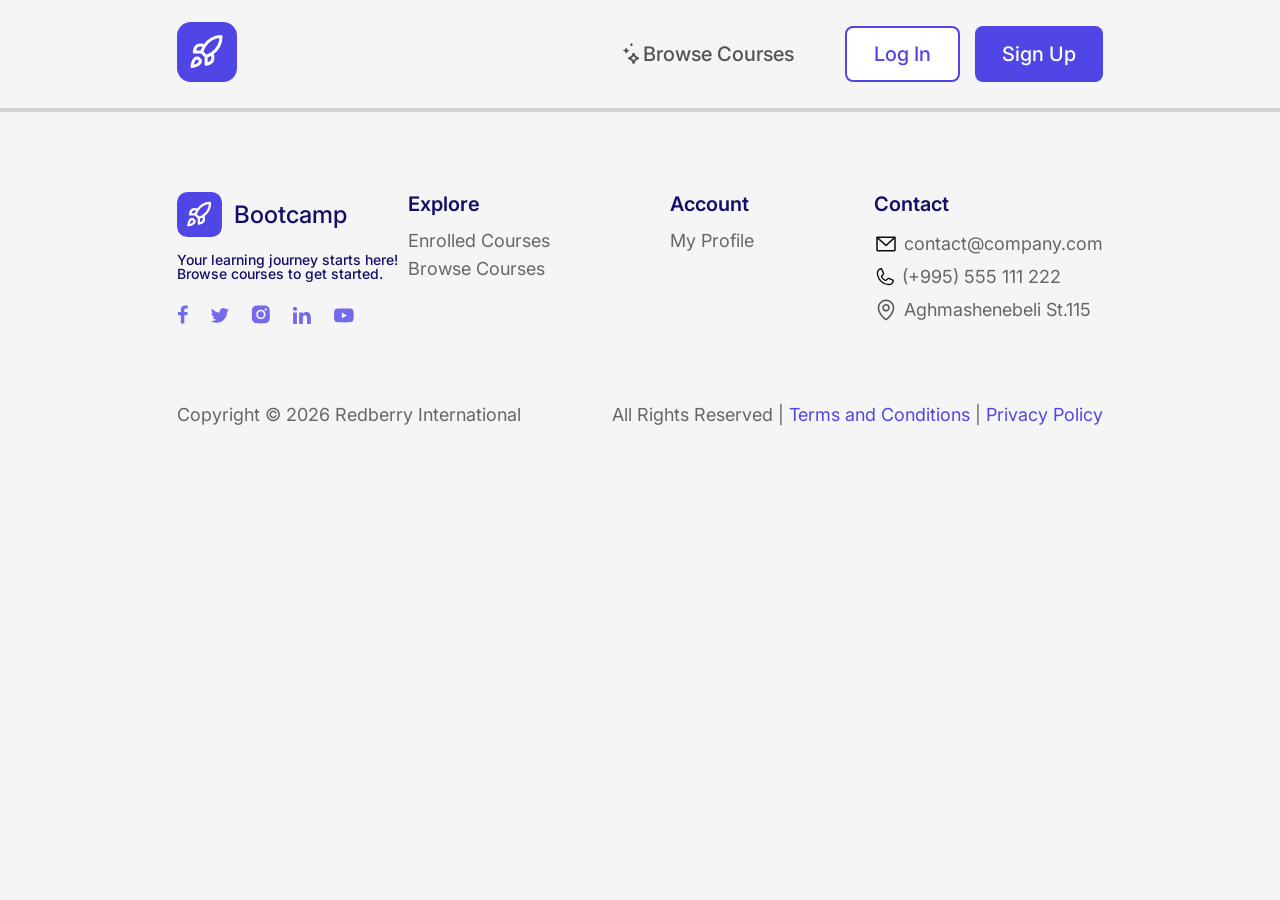
==== pages/BrowseCourses/browse.html @ 3df7e3df "starting BrowseCourses page" ====
<!doctype html>
<html lang="en">
  <head>
    <meta charset="UTF-8" />
    <meta name="viewport" content="width=device-width, initial-scale=1.0" />
    <link rel="preconnect" href="https://fonts.googleapis.com" />
    <link rel="preconnect" href="https://fonts.gstatic.com" crossorigin />
    <link
      href="https://fonts.googleapis.com/css2?family=Inter:ital,opsz,wght@0,14..32,100..900;1,14..32,100..900&family=Montserrat:ital,wght@0,100..900;1,100..900&display=swap"
      rel="stylesheet"
    />
    <link rel="stylesheet" href="style.css" />
    <title>redberry</title>
  </head>
  <body>
    <header>
      <nav>
        <a href="../home/index.html">
          <svg
            width="60"
            height="60"
            viewBox="0 0 60 60"
            fill="none"
            xmlns="http://www.w3.org/2000/svg"
          >
            <rect width="60" height="60" rx="14" fill="#4F46E5" />
            <path
              d="M29.1282 34.5001L24.6667 29.8848M29.1282 34.5001C31.2056 33.6828 33.1984 32.652 35.0769 31.4232M29.1282 34.5001V42.1923C29.1282 42.1923 33.6344 41.3462 35.0769 39.1155C36.6831 36.6232 35.0769 31.4232 35.0769 31.4232M24.6667 29.8848C25.4581 27.7609 26.4546 25.725 27.641 23.808C29.3739 20.9418 31.7867 18.5819 34.6501 16.9528C37.5135 15.3237 40.7322 14.4794 44 14.5004C44 18.6849 42.84 26.0387 35.0769 31.4232M24.6667 29.8848L17.2308 29.8848C17.2308 29.8848 18.0487 25.2233 20.2051 23.731C22.6144 22.0695 27.641 23.731 27.641 23.731M17.9744 36.8078C15.7436 38.7462 15 44.5 15 44.5C15 44.5 20.5621 43.7308 22.4359 41.4231C23.4918 40.1308 23.4769 38.1462 22.3021 36.9463C21.724 36.3755 20.9625 36.0457 20.1638 36.0201C19.3651 35.9946 18.5854 36.2751 17.9744 36.8078Z"
              stroke="white"
              stroke-width="3"
              stroke-linecap="round"
              stroke-linejoin="round"
            />
          </svg>
        </a>

        <div class="nav-links">
          <a href="#" class="browse-courses-link">
            <div class="browse-courses">
              <svg
                width="21"
                height="25"
                viewBox="0 0 21 25"
                fill="none"
                xmlns="http://www.w3.org/2000/svg"
              >
                <path
                  d="M11.5723 11.0898C11.6488 11.4409 11.7309 11.7706 11.8232 12.0791C12.1308 13.1068 12.5574 13.9663 13.2334 14.6484C14.0546 15.4771 15.1528 15.9446 16.5537 16.2568C15.1528 16.5691 14.0546 17.0366 13.2334 17.8652C12.5575 18.5473 12.1308 19.407 11.8232 20.4346C11.7272 20.7556 11.6416 21.0997 11.5625 21.4668C11.4818 21.1049 11.3957 20.7662 11.2988 20.4502C10.9866 19.4318 10.5582 18.5847 9.88379 17.9111C9.20883 17.2371 8.36376 16.8131 7.35156 16.5078C7.07723 16.4251 6.78608 16.35 6.47754 16.2803C7.92999 15.9681 9.06485 15.4993 9.9082 14.6494C10.5847 13.9676 11.0117 13.108 11.3203 12.0801C11.413 11.7713 11.4954 11.4412 11.5723 11.0898ZM19.5098 15.8076H19.5068C19.5091 15.8073 19.5114 15.8069 19.5137 15.8066L19.5098 15.8076ZM4.18164 7.55957C4.29457 7.77278 4.43599 7.97475 4.61914 8.15625C4.83142 8.36652 5.07063 8.5218 5.32422 8.6416C5.0754 8.76131 4.84018 8.91326 4.63086 9.11621C4.45973 9.28216 4.32484 9.46504 4.21484 9.6582C4.10281 9.4501 3.96405 9.25294 3.78418 9.0752C3.56392 8.85762 3.31402 8.69822 3.0498 8.5752C3.30172 8.45787 3.5417 8.30917 3.75488 8.10742C3.93104 7.94066 4.06861 7.75548 4.18164 7.55957ZM9.50195 2.52539C9.53598 2.56115 9.5709 2.59494 9.60645 2.62695C9.56574 2.66227 9.5261 2.70011 9.4873 2.74023C9.47534 2.75261 9.46363 2.76577 9.45215 2.77832C9.44215 2.76758 9.43321 2.75573 9.42285 2.74512C9.38387 2.70516 9.34361 2.66795 9.30273 2.63281C9.34127 2.5984 9.37926 2.56224 9.41602 2.52344C9.43086 2.50776 9.44392 2.49055 9.45801 2.47461C9.47274 2.49124 9.4864 2.50904 9.50195 2.52539Z"
                  stroke="#525252"
                  stroke-width="2"
                />
              </svg>

              <span>Browse Courses</span>
            </div>
          </a>

          <div id="guest-zone">
            <button class="btn-login" id="openLoginBtn">Log In</button>
            <button class="btn-signup" id="openModalBtn">Sign Up</button>
          </div>

          <div id="user-zone" class="user-profile hidden">
            <a href="#" class="enrolled-courses-link">Enrolled Courses</a>
            <div class="user-avatar">
              <img
                src="../../assets/icons/Avatar.svg"
                alt="User Avatar"
                id="headerAvatar"
              />
            </div>
          </div>
        </div>
      </nav>
    </header>
    <hr class="xazi" />
    <main></main>
    <hr class="xazi" />
    <footer>
      <div class="footer-wrapper">
        <div class="footer-left-side">
          <div class="footer-logo">
            <svg
              width="45"
              height="45"
              viewBox="0 0 60 60"
              fill="none"
              xmlns="http://www.w3.org/2000/svg"
            >
              <rect width="60" height="60" rx="14" fill="#4F46E5" />
              <path
                d="M29.1282 34.5001L24.6667 29.8848M29.1282 34.5001C31.2056 33.6828 33.1984 32.652 35.0769 31.4232M29.1282 34.5001V42.1923C29.1282 42.1923 33.6344 41.3462 35.0769 39.1155C36.6831 36.6232 35.0769 31.4232 35.0769 31.4232M24.6667 29.8848C25.4581 27.7609 26.4546 25.725 27.641 23.808C29.3739 20.9418 31.7867 18.5819 34.6501 16.9528C37.5135 15.3237 40.7322 14.4794 44 14.5004C44 18.6849 42.84 26.0387 35.0769 31.4232M24.6667 29.8848L17.2308 29.8848C17.2308 29.8848 18.0487 25.2233 20.2051 23.731C22.6144 22.0695 27.641 23.731 27.641 23.731M17.9744 36.8078C15.7436 38.7462 15 44.5 15 44.5C15 44.5 20.5621 43.7308 22.4359 41.4231C23.4918 40.1308 23.4769 38.1462 22.3021 36.9463C21.724 36.3755 20.9625 36.0457 20.1638 36.0201C19.3651 35.9946 18.5854 36.2751 17.9744 36.8078Z"
                stroke="white"
                stroke-width="3"
                stroke-linecap="round"
                stroke-linejoin="round"
              />
            </svg>
            <span> Bootcamp </span>
          </div>
          <p>
            Your learning journey starts here! <br />
            Browse courses to get started.
          </p>
          <div class="footer-social-links">
            <a href="https://www.facebook.com/" target="_blank">
              <svg
                width="11"
                height="19"
                viewBox="0 0 11 19"
                fill="none"
                xmlns="http://www.w3.org/2000/svg"
              >
                <path
                  d="M7.31339 18.3945V10.1839H10.2081L10.6415 6.98403H7.31331V4.94106C7.31331 4.01463 7.58348 3.38332 8.97893 3.38332L10.7586 3.38252V0.520603C10.4508 0.481677 9.39429 0.394531 8.16531 0.394531C5.59929 0.394531 3.84255 1.88571 3.84255 4.62426V6.98403H0.94043V10.1839H3.84255V18.3945H7.31339V18.3945Z"
                  fill="#736BEA"
                />
              </svg>
            </a>
            <a href="https://x.com/" target="_blank">
              <svg
                width="19"
                height="15"
                viewBox="0 0 19 15"
                fill="none"
                xmlns="http://www.w3.org/2000/svg"
              >
                <path
                  d="M12.8767 0.0969917V0.09375H13.7207L14.029 0.155342C14.2346 0.195328 14.4213 0.24773 14.589 0.312564C14.7567 0.377397 14.9191 0.453042 15.0759 0.539481C15.2328 0.625921 15.3751 0.713997 15.5028 0.803678C15.6294 0.89229 15.743 0.986298 15.8437 1.0857C15.9432 1.1862 16.0985 1.21213 16.3095 1.1635C16.5205 1.11488 16.7477 1.04734 16.9912 0.9609C17.2346 0.87446 17.4754 0.77721 17.7135 0.669149C17.9515 0.561087 18.0965 0.492477 18.1485 0.463302C18.1993 0.433057 18.2264 0.416848 18.2296 0.414676L18.2328 0.409814L18.2491 0.40171L18.2653 0.393606L18.2815 0.385501L18.2978 0.377397L18.301 0.372535L18.3059 0.369293L18.3108 0.366051L18.314 0.361189L18.3302 0.356326L18.3465 0.353085L18.3432 0.377397L18.3383 0.40171L18.3302 0.426022L18.3221 0.450335L18.314 0.466543L18.3059 0.482752L18.2978 0.507064C18.2924 0.523273 18.287 0.544879 18.2815 0.571898C18.2761 0.598917 18.2247 0.706963 18.1273 0.896066C18.03 1.08517 17.9082 1.27696 17.7621 1.47146C17.6161 1.66597 17.4851 1.81291 17.3694 1.91233C17.2525 2.01283 17.1751 2.08306 17.1373 2.12304C17.0994 2.1641 17.0534 2.20191 16.9993 2.2365L16.9181 2.28999L16.9019 2.29809L16.8857 2.3062L16.8824 2.31106L16.8776 2.3143L16.8727 2.31754L16.8694 2.32241L16.8532 2.33051L16.837 2.33861L16.8338 2.34348L16.8289 2.34672L16.824 2.34996L16.8208 2.35482L16.8175 2.35969L16.8126 2.36293L16.8078 2.36617L16.8045 2.37103H16.8857L17.3401 2.27378C17.6431 2.20895 17.9326 2.13061 18.2085 2.03876L18.6467 1.89288L18.6954 1.87667L18.7198 1.86857L18.736 1.86047L18.7522 1.85236L18.7685 1.84426L18.7847 1.83615L18.8171 1.83129L18.8496 1.82805V1.86047L18.8415 1.86371L18.8334 1.86857L18.8301 1.87343L18.8253 1.87667L18.8204 1.87992L18.8171 1.88478L18.8139 1.88964L18.809 1.89288L18.8042 1.89612L18.8009 1.90099L18.7977 1.90585L18.7928 1.90909L18.7847 1.9253L18.7766 1.94151L18.7717 1.94475C18.7695 1.94799 18.7008 2.03983 18.5656 2.22029C18.4303 2.40183 18.3573 2.49366 18.3465 2.49584C18.3356 2.49908 18.3205 2.51529 18.301 2.54446C18.2826 2.57471 18.1679 2.6952 17.9569 2.90591C17.7459 3.11662 17.5393 3.30408 17.3369 3.46834C17.1335 3.63367 17.0307 3.83681 17.0285 4.07778C17.0253 4.31766 17.0128 4.58889 16.9912 4.89144C16.9695 5.194 16.929 5.52086 16.8694 5.87205C16.8099 6.22324 16.718 6.62034 16.5935 7.06337C16.4691 7.50639 16.3176 7.93862 16.1391 8.36004C15.9605 8.78146 15.7739 9.15965 15.5791 9.49463C15.3843 9.82961 15.2058 10.1133 15.0435 10.3456C14.8812 10.5779 14.7162 10.7967 14.5484 11.002C14.3807 11.2073 14.1687 11.4386 13.9122 11.6957C13.6547 11.9518 13.514 12.0923 13.4902 12.1171C13.4653 12.1409 13.3593 12.2295 13.1721 12.383C12.986 12.5375 12.7858 12.692 12.5715 12.8465C12.3584 13 12.1625 13.128 11.984 13.2307C11.8054 13.3333 11.5901 13.4505 11.338 13.5824C11.087 13.7153 10.8153 13.8385 10.5232 13.9519C10.231 14.0654 9.92265 14.1708 9.59803 14.268C9.27341 14.3653 8.95962 14.4409 8.65664 14.4949C8.35368 14.5489 8.01012 14.5949 7.62598 14.6327L7.04979 14.6894V14.6975H5.99479V14.6894L5.85682 14.6813C5.76486 14.6759 5.68911 14.6705 5.62959 14.6651C5.57009 14.6597 5.34555 14.63 4.95601 14.576C4.56647 14.5219 4.2608 14.4679 4.03897 14.4139C3.81716 14.3599 3.48712 14.2572 3.04889 14.1059C2.61066 13.9546 2.23572 13.8017 1.92409 13.6472C1.61355 13.4938 1.41878 13.3965 1.33978 13.3555C1.26187 13.3155 1.17423 13.2658 1.07684 13.2064L0.930764 13.1172L0.927534 13.1123L0.922648 13.1091L0.917779 13.1059L0.914533 13.101L0.898302 13.0929L0.882071 13.0848L0.878841 13.0799L0.873956 13.0767L0.869086 13.0734L0.86584 13.0686L0.86261 13.0637L0.857725 13.0605H0.849609V13.0281L0.86584 13.0313L0.882071 13.0362L0.95511 13.0443C1.0038 13.0497 1.13636 13.0578 1.35277 13.0686C1.56919 13.0794 1.79911 13.0794 2.04258 13.0686C2.28604 13.0578 2.53492 13.0335 2.78919 12.9956C3.04348 12.9578 3.34375 12.893 3.69001 12.8011C4.03627 12.7093 4.3544 12.6002 4.6444 12.4737C4.9333 12.3462 5.13888 12.2511 5.26117 12.1885C5.38235 12.1269 5.56738 12.0123 5.81625 11.8448L6.18956 11.5936L6.1928 11.5888L6.19767 11.5855L6.20256 11.5823L6.20579 11.5774L6.20903 11.5725L6.2139 11.5693L6.21879 11.5661L6.22202 11.5612L6.23825 11.5563L6.25448 11.5531L6.25772 11.5369L6.26259 11.5207L6.26748 11.5174L6.27071 11.5126L6.14086 11.5045C6.0543 11.4991 5.97044 11.4937 5.88928 11.4883C5.80813 11.4829 5.68099 11.4586 5.50786 11.4153C5.33474 11.3721 5.14809 11.3073 4.9479 11.2208C4.74772 11.1344 4.55295 11.0317 4.36359 10.9129C4.17424 10.794 4.03735 10.6951 3.95295 10.6162C3.86963 10.5384 3.76142 10.4282 3.62833 10.2856C3.49632 10.1419 3.38162 9.99438 3.28424 9.84311C3.18685 9.69183 3.0938 9.5173 3.00508 9.31958L2.87035 9.02458L2.86223 9.00027L2.85412 8.97596L2.84925 8.95975L2.846 8.94354L2.87035 8.94678L2.8947 8.95164L3.07323 8.97596C3.19227 8.99217 3.37893 8.99756 3.6332 8.99217C3.88749 8.98677 4.06332 8.97596 4.1607 8.95975C4.25809 8.94354 4.3176 8.93273 4.33924 8.92733L4.3717 8.91923L4.41228 8.91112L4.45286 8.90302L4.4561 8.89816L4.46097 8.89492L4.46586 8.89167L4.46909 8.88681L4.43662 8.87871L4.40416 8.8706L4.3717 8.8625L4.33924 8.85439L4.30678 8.84629C4.28514 8.84089 4.24728 8.83008 4.19316 8.81387C4.13906 8.79767 3.99299 8.73823 3.75493 8.63558C3.51689 8.53293 3.32752 8.43298 3.18685 8.33573C3.04583 8.23819 2.91137 8.13153 2.78433 8.01642C2.65772 7.89972 2.51869 7.74952 2.36719 7.56583C2.21571 7.38214 2.08046 7.16872 1.96142 6.92559C1.8424 6.68247 1.75313 6.45015 1.69361 6.22863C1.63433 6.00842 1.59522 5.78327 1.57677 5.55598L1.54754 5.21561L1.56377 5.21885L1.58 5.22371L1.59623 5.23182L1.61246 5.23992L1.62869 5.24802L1.64492 5.25613L1.8965 5.36959C2.06423 5.44523 2.27252 5.51007 2.52139 5.56409C2.77027 5.61811 2.91904 5.64784 2.96773 5.65323L3.04077 5.66134H3.18685L3.18362 5.65648L3.17873 5.65323L3.17387 5.64999L3.17062 5.64513L3.16739 5.64027L3.1625 5.63703L3.15763 5.63378L3.15439 5.62892L3.13816 5.62082L3.12193 5.61271L3.1187 5.60785L3.11381 5.60461L3.10894 5.60137L3.1057 5.5965L3.08947 5.5884L3.07323 5.5803L3.07 5.57543C3.06676 5.57326 3.02022 5.53869 2.9304 5.4717C2.84167 5.40362 2.74862 5.31556 2.65123 5.2075C2.55385 5.09944 2.45646 4.98598 2.35908 4.86713C2.26151 4.748 2.17461 4.62054 2.09938 4.48623C2.02365 4.35116 1.94357 4.17934 1.85917 3.9708C1.77585 3.76333 1.71255 3.55425 1.66927 3.34354C1.626 3.13283 1.60165 2.92482 1.59623 2.71951C1.59082 2.5142 1.59623 2.33861 1.61246 2.19274C1.62869 2.04686 1.66115 1.88207 1.70984 1.69838C1.75854 1.51469 1.82888 1.32019 1.92084 1.11488L2.05881 0.80692L2.06692 0.782607L2.07504 0.758295L2.07992 0.755053L2.08315 0.750191L2.0864 0.745328L2.09127 0.742086L2.09615 0.745328L2.09938 0.750191L2.10263 0.755053L2.1075 0.758295L2.11238 0.761536L2.11561 0.766399L2.11886 0.771261L2.12373 0.774503L2.13185 0.790712L2.13996 0.80692L2.14485 0.810162L2.14808 0.815024L2.36719 1.05815C2.51327 1.22023 2.6864 1.40123 2.88658 1.60113C3.08677 1.80103 3.19768 1.90476 3.21931 1.91233C3.24096 1.92097 3.268 1.94582 3.30047 1.98689C3.33293 2.02688 3.44114 2.12251 3.62508 2.27378C3.80904 2.42505 4.0498 2.60066 4.34736 2.80055C4.64493 3.00045 4.97495 3.19766 5.33744 3.39216C5.69994 3.58666 6.08948 3.76225 6.50606 3.91893C6.92265 4.07562 7.21481 4.17827 7.38252 4.22689C7.55025 4.27552 7.83699 4.33765 8.24276 4.41329C8.64853 4.48894 8.95422 4.53756 9.1598 4.55917C9.36539 4.58077 9.50607 4.5932 9.5818 4.59645L9.69542 4.59969L9.69219 4.57538L9.6873 4.55106L9.65484 4.34846C9.6332 4.21339 9.62238 4.02429 9.62238 3.78116C9.62238 3.53804 9.64132 3.31383 9.67919 3.10851C9.71707 2.9032 9.77388 2.6952 9.84961 2.48449C9.92536 2.27378 9.99949 2.10466 10.072 1.97717C10.1456 1.85074 10.2419 1.70649 10.3609 1.5444C10.4799 1.38232 10.6341 1.21484 10.8235 1.04194C11.0128 0.869047 11.2292 0.715067 11.4727 0.580002C11.7162 0.444938 11.9407 0.342274 12.1463 0.272042C12.3519 0.201811 12.525 0.155877 12.6657 0.134271C12.8063 0.112665 12.8767 0.100233 12.8767 0.0969917Z"
                  fill="#736BEA"
                />
              </svg>
            </a>
            <a href="https://www.instagram.com/" target="_blank">
              <svg
                width="19"
                height="19"
                viewBox="0 0 19 19"
                fill="none"
                xmlns="http://www.w3.org/2000/svg"
              >
                <path
                  d="M9.84961 0.394531C13.4447 0.394531 15.2424 0.394336 16.5371 1.25098C17.1153 1.63353 17.6106 2.12887 17.9932 2.70703C18.8498 4.00176 18.8496 5.79946 18.8496 9.39453C18.8496 12.9896 18.8498 14.7873 17.9932 16.082C17.6106 16.6602 17.1153 17.1555 16.5371 17.5381C15.2424 18.3947 13.4447 18.3945 9.84961 18.3945C6.25454 18.3945 4.45684 18.3947 3.16211 17.5381C2.58395 17.1555 2.08861 16.6602 1.70605 16.082C0.849414 14.7873 0.849609 12.9896 0.849609 9.39453C0.849609 5.79946 0.849414 4.00176 1.70605 2.70703C2.08861 2.12887 2.58395 1.63353 3.16211 1.25098C4.45684 0.394336 6.25454 0.394531 9.84961 0.394531ZM9.84961 4.73438C7.27643 4.73438 5.19065 6.82042 5.19043 9.39355C5.19043 11.9669 7.27629 14.0537 9.84961 14.0537C12.4229 14.0536 14.5088 11.9668 14.5088 9.39355C14.5086 6.82048 12.4227 4.73446 9.84961 4.73438ZM9.84961 6.31055C11.5521 6.31063 12.9324 7.6911 12.9326 9.39355C12.9326 11.0962 11.5522 12.4765 9.84961 12.4766C8.14691 12.4766 6.7666 11.0963 6.7666 9.39355C6.76682 7.69105 8.14705 6.31055 9.84961 6.31055ZM14.6934 3.40625C14.0888 3.40625 13.5978 3.89645 13.5977 4.50098C13.5977 5.10563 14.0887 5.5957 14.6934 5.5957C15.2978 5.59545 15.7881 5.10547 15.7881 4.50098C15.7879 3.89661 15.2977 3.40651 14.6934 3.40625Z"
                  fill="#736BEA"
                />
              </svg>
            </a>
            <a href="https://www.linkedin.com/" target="_blank">
              <svg
                width="19"
                height="18"
                viewBox="0 0 19 18"
                fill="none"
                xmlns="http://www.w3.org/2000/svg"
              >
                <path
                  d="M0.849609 2.81556C0.849609 2.23835 1.05232 1.76216 1.45772 1.38699C1.86312 1.0118 2.39016 0.824219 3.0388 0.824219C3.67587 0.824219 4.1913 1.00891 4.58513 1.37833C4.99053 1.75928 5.19324 2.25566 5.19324 2.86751C5.19324 3.42162 4.99633 3.88337 4.6025 4.25279C4.19711 4.63374 3.66428 4.82422 3.00405 4.82422H2.98668C2.3496 4.82422 1.83417 4.63374 1.44034 4.25279C1.04651 3.87184 0.849609 3.39275 0.849609 2.81556ZM1.07548 17.9671V6.39997H4.93262V17.9671H1.07548ZM7.06969 17.9671H10.9268V11.5082C10.9268 11.1041 10.9732 10.7925 11.0658 10.5731C11.228 10.1806 11.4741 9.84873 11.8042 9.57746C12.1344 9.30617 12.5484 9.17054 13.0465 9.17054C14.3438 9.17054 14.9925 10.0421 14.9925 11.7853V17.9671H18.8496V11.335C18.8496 9.62652 18.4442 8.33071 17.6334 7.44759C16.8226 6.56448 15.7512 6.12292 14.4191 6.12292C12.9249 6.12292 11.7608 6.76361 10.9268 8.04499V8.07963H10.9095L10.9268 8.04499V6.39997H7.06969C7.09285 6.76938 7.10444 7.918 7.10444 9.84586C7.10444 11.7737 7.09285 14.4808 7.06969 17.9671Z"
                  fill="#736BEA"
                />
              </svg>
            </a>
            <a href="https://www.youtube.com/" target="_blank">
              <svg
                width="21"
                height="15"
                viewBox="0 0 21 15"
                fill="none"
                xmlns="http://www.w3.org/2000/svg"
              >
                <path
                  d="M11.2879 14.3747L7.22568 14.2988C5.91044 14.2723 4.59191 14.3251 3.30246 14.051C1.34089 13.6415 1.20193 11.6336 1.05652 9.94939C0.856153 7.58155 0.933719 5.17074 1.31183 2.82266C1.52528 1.50514 2.36532 0.718973 3.6644 0.633423C8.04975 0.322948 12.4643 0.359743 16.8399 0.50459C17.302 0.517869 17.7673 0.590445 18.223 0.673056C20.4723 1.07597 20.5271 3.35137 20.673 5.26683C20.8184 7.20205 20.757 9.14721 20.479 11.0693C20.2561 12.6607 19.8295 13.9952 18.0291 14.124C15.7733 14.2925 13.5693 14.4281 11.3072 14.3849C11.3073 14.3747 11.2943 14.3747 11.2879 14.3747ZM8.8997 10.3457C10.5996 9.34831 12.2671 8.36752 13.9573 7.3768C12.2542 6.37939 10.5899 5.3986 8.8997 4.40788V10.3457Z"
                  fill="#736BEA"
                />
              </svg>
            </a>
          </div>
        </div>
        <div class="footer-right-side">
          <div class="footer-column">
            <h4>Explore</h4>
            <ul>
              <li><a href="#">Enrolled Courses</a></li>
              <li><a href="#">Browse Courses</a></li>
            </ul>
          </div>

          <div class="footer-column">
            <h4>Account</h4>
            <ul>
              <li><a href="#">My Profile</a></li>
            </ul>
          </div>

          <div class="footer-column">
            <h4>Contact</h4>
            <ul>
              <li>
                <svg
                  width="24"
                  height="24"
                  viewBox="0 0 24 24"
                  fill="none"
                  xmlns="http://www.w3.org/2000/svg"
                >
                  <path
                    d="M21 4.5H3C2.80109 4.5 2.61032 4.57902 2.46967 4.71967C2.32902 4.86032 2.25 5.05109 2.25 5.25V18C2.25 18.3978 2.40804 18.7794 2.68934 19.0607C2.97064 19.342 3.35218 19.5 3.75 19.5H20.25C20.6478 19.5 21.0294 19.342 21.3107 19.0607C21.592 18.7794 21.75 18.3978 21.75 18V5.25C21.75 5.05109 21.671 4.86032 21.5303 4.71967C21.3897 4.57902 21.1989 4.5 21 4.5ZM19.0716 6L12 12.4828L4.92844 6H19.0716ZM20.25 18H3.75V6.95531L11.4928 14.0531C11.6312 14.1801 11.8122 14.2506 12 14.2506C12.1878 14.2506 12.3688 14.1801 12.5072 14.0531L20.25 6.95531V18Z"
                    fill="#0A0A0A"
                  />
                </svg>

                <a href="mailto:contact@company.com">contact@company.com</a>
              </li>
              <li>
                <svg
                  width="22"
                  height="22"
                  viewBox="0 0 22 22"
                  fill="none"
                  xmlns="http://www.w3.org/2000/svg"
                >
                  <path
                    d="M19.1099 13.6175L15.0614 11.8033L15.0502 11.7982C14.8401 11.7083 14.6108 11.6722 14.3832 11.6932C14.1555 11.7142 13.9367 11.7917 13.7466 11.9185C13.7242 11.9333 13.7027 11.9494 13.6821 11.9666L11.5904 13.7498C10.2652 13.1062 8.89711 11.7483 8.25344 10.4404L10.0392 8.31686C10.0564 8.29537 10.0727 8.27389 10.0882 8.25069C10.2123 8.06102 10.2876 7.84362 10.3074 7.61782C10.3272 7.39202 10.2909 7.16483 10.2016 6.95647V6.94615L8.38234 2.89076C8.26439 2.61857 8.06156 2.39182 7.80414 2.24437C7.54673 2.09693 7.24853 2.03668 6.95406 2.07264C5.78958 2.22587 4.7207 2.79775 3.94705 3.68147C3.1734 4.56519 2.74789 5.70031 2.75 6.87483C2.75 13.6983 8.30156 19.2498 15.125 19.2498C16.2995 19.2519 17.4346 18.8264 18.3184 18.0528C19.2021 17.2791 19.774 16.2102 19.9272 15.0458C19.9632 14.7514 19.9031 14.4533 19.7558 14.1959C19.6085 13.9385 19.382 13.7356 19.1099 13.6175ZM15.125 17.8748C12.2086 17.8716 9.41255 16.7117 7.35034 14.6495C5.28813 12.5873 4.12818 9.79123 4.125 6.87483C4.12177 6.03564 4.42411 5.22396 4.97555 4.59139C5.527 3.95881 6.28985 3.54859 7.12164 3.43733C7.1213 3.44076 7.1213 3.44421 7.12164 3.44764L8.92633 7.4867L7.15 9.61279C7.13197 9.63354 7.11559 9.65567 7.10102 9.67897C6.97169 9.87741 6.89583 10.1059 6.88077 10.3423C6.86571 10.5787 6.91198 10.8149 7.01508 11.0282C7.79367 12.6206 9.39813 14.213 11.0077 14.9908C11.2225 15.0929 11.4602 15.1376 11.6974 15.1204C11.9347 15.1032 12.1634 15.0248 12.3612 14.8928C12.3833 14.8779 12.4045 14.8619 12.4248 14.8447L14.514 13.0623L18.553 14.8713C18.553 14.8713 18.5599 14.8713 18.5625 14.8713C18.4526 15.7043 18.043 16.4687 17.4103 17.0215C16.7776 17.5743 15.9652 17.8777 15.125 17.8748Z"
                    fill="#0A0A0A"
                  />
                </svg>

                <a href="tel:+995555111222">(+995) 555 111 222</a>
              </li>
              <li>
                <svg
                  width="24"
                  height="24"
                  viewBox="0 0 24 24"
                  fill="none"
                  xmlns="http://www.w3.org/2000/svg"
                >
                  <path
                    d="M12 6C11.2583 6 10.5333 6.21993 9.91661 6.63199C9.29993 7.04404 8.81928 7.62971 8.53545 8.31494C8.25162 9.00016 8.17736 9.75416 8.32205 10.4816C8.46675 11.209 8.8239 11.8772 9.34835 12.4017C9.8728 12.9261 10.541 13.2833 11.2684 13.4279C11.9958 13.5726 12.7498 13.4984 13.4351 13.2145C14.1203 12.9307 14.706 12.4501 15.118 11.8334C15.5301 11.2167 15.75 10.4917 15.75 9.75C15.75 8.75544 15.3549 7.80161 14.6517 7.09835C13.9484 6.39509 12.9946 6 12 6ZM12 12C11.555 12 11.12 11.868 10.75 11.6208C10.38 11.3736 10.0916 11.0222 9.92127 10.611C9.75097 10.1999 9.70642 9.7475 9.79323 9.31105C9.88005 8.87459 10.0943 8.47368 10.409 8.15901C10.7237 7.84434 11.1246 7.63005 11.561 7.54323C11.9975 7.45642 12.4499 7.50097 12.861 7.67127C13.2722 7.84157 13.6236 8.12996 13.8708 8.49997C14.118 8.86998 14.25 9.30499 14.25 9.75C14.25 10.3467 14.0129 10.919 13.591 11.341C13.169 11.7629 12.5967 12 12 12ZM12 1.5C9.81273 1.50248 7.71575 2.37247 6.16911 3.91911C4.62247 5.46575 3.75248 7.56273 3.75 9.75C3.75 12.6938 5.11031 15.8138 7.6875 18.7734C8.84552 20.1108 10.1489 21.3151 11.5734 22.3641C11.6995 22.4524 11.8498 22.4998 12.0037 22.4998C12.1577 22.4998 12.308 22.4524 12.4341 22.3641C13.856 21.3147 15.1568 20.1104 16.3125 18.7734C18.8859 15.8138 20.25 12.6938 20.25 9.75C20.2475 7.56273 19.3775 5.46575 17.8309 3.91911C16.2843 2.37247 14.1873 1.50248 12 1.5ZM12 20.8125C10.4503 19.5938 5.25 15.1172 5.25 9.75C5.25 7.95979 5.96116 6.2429 7.22703 4.97703C8.4929 3.71116 10.2098 3 12 3C13.7902 3 15.5071 3.71116 16.773 4.97703C18.0388 6.2429 18.75 7.95979 18.75 9.75C18.75 15.1153 13.5497 19.5938 12 20.8125Z"
                    fill="#525252"
                  />
                </svg>
                <a href="#">Aghmashenebeli St.115</a>
              </li>
            </ul>
          </div>
        </div>
      </div>
      <div class="footer-bottom">
        <p class="footer-bottom-left-text">
          Copyright © 2026 Redberry International
        </p>
        <p class="footer-bottom-right-text">
          <span>All Rights Reserved</span> <span>|</span> Terms and Conditions
          <span>|</span> Privacy Policy
        </p>
      </div>
    </footer>

    <!-- რეგისტრაციის მოდალი -->

    <div id="signupModal" class="modal-overlay">
      <div class="modal-content">
        <div class="modal-header">
          <button id="backBtn" class="hidden">
            <img src="../../assets/icons/weui_arrow-outlined.svg" alt="Back" />
          </button>
          <button id="closeModal">
            <img src="../../assets/icons/ic_round-close.svg" alt="Close" />
          </button>
        </div>

        <div class="modal-title">
          <h2 id="stepTitle">Create Account</h2>
          <p id="stepSubtitle">Join and start learning today</p>
        </div>

        <div class="progress-bar">
          <span class="line active"></span>
          <span class="line"></span>
          <span class="line"></span>
        </div>

        <form id="signupForm" novalidate>
          <div class="form-step step-1 active">
            <div class="input-group">
              <label>Email*</label>
              <input
                type="email"
                id="email"
                placeholder="you@example.com"
                required
              />
              <span class="error-msg"></span>
            </div>
            <button type="button" class="primary-btn next-btn">Next</button>
          </div>

          <div class="form-step step-2">
            <div class="input-group">
              <label>Password*</label>
              <div class="password-wrapper">
                <input
                  type="password"
                  id="password"
                  placeholder="Password"
                  required
                />
                <img
                  src="../../assets/icons/Icon Set=eye open.svg"
                  class="toggle-password"
                  data-target="password"
                  alt="Toggle Password"
                />
              </div>
              <span class="error-msg"></span>
            </div>

            <div class="input-group">
              <label>Confirm Password*</label>
              <div class="password-wrapper">
                <input
                  type="password"
                  id="confirmPassword"
                  placeholder="Confirm Password"
                  required
                />
                <img
                  src="../../assets/icons/Icon Set=eye closed.svg"
                  class="toggle-password"
                  data-target="confirmPassword"
                  alt="Toggle Password"
                />
              </div>
              <span class="error-msg"></span>
            </div>

            <button type="button" class="primary-btn next-btn">Next</button>
          </div>

          <div class="form-step step-3">
            <div class="input-group">
              <label>Username*</label>
              <input
                type="text"
                id="username"
                placeholder="Username"
                required
              />
              <span class="error-msg"></span>
            </div>
            <div class="upload-avatar">
              <label>Upload Avatar</label>
              <div class="upload-dropzone" id="dropzone">
                <input type="file" id="avatarInput" hidden accept="image/*" />
                <img src="../../assets/icons/Icon upload.svg" alt="" />
                <p id="uploadText">Drag and drop or <span>Upload file</span></p>
              </div>
            </div>
            <button type="submit" class="primary-btn">Sign Up</button>
          </div>
        </form>
        <div class="modal-footer">
          <div class="or-divider"><span>or</span></div>
          <p>
            Already have an account? <a href="#" id="switchToLogin">Log In</a>
          </p>
        </div>
      </div>
    </div>

    <!-- ლოგინის მოდალი -->

    <div id="loginModal" class="modal-overlay">
      <div class="modal-content">
        <div class="modal-header">
          <div></div>
          <button id="closeLoginModal">
            <img src="../../assets/icons/ic_round-close.svg" alt="Close" />
          </button>
        </div>

        <div class="modal-title">
          <h2>Welcome Back</h2>
          <p>Log in to your account to continue</p>
        </div>

        <form id="loginForm" novalidate>
          <div class="input-group">
            <label>Email*</label>
            <input
              type="email"
              id="loginEmail"
              placeholder="you@example.com"
              required
            />
            <span class="error-msg"></span>
          </div>

          <div class="input-group">
            <label>Password*</label>
            <div class="password-wrapper">
              <input
                type="password"
                id="loginPassword"
                placeholder="Password"
                required
              />
              <img
                src="../../assets/icons/Icon Set=eye closed.svg"
                class="toggle-password"
                data-target="loginPassword"
                alt="Toggle"
              />
            </div>
            <span class="error-msg"></span>
          </div>

          <button type="submit" class="primary-btn">Log In</button>
        </form>

        <div class="modal-footer">
          <div class="or-divider"><span>or</span></div>
          <p>
            Don't have an account? <a href="#" id="switchToSignup">Sign Up</a>
          </p>
        </div>
      </div>
    </div>

    <!-- ავატარის მოდალი  -->

    <div id="profileModal" class="modal-overlay" style="display: none">
      <div class="modal-content">
        <div class="modal-header">
          <div style="width: 24px"></div>
          <button id="closeProfileModal">
            <img src="../../assets/icons/ic_round-close.svg" alt="Close" />
          </button>
        </div>

        <div class="modal-title modal-title-avatar">
          <h2>Profile</h2>
        </div>

        <div
          class="profile-preview"
          style="text-align: center; margin-bottom: 20px"
        >
          <img
            id="profilePreviewImg"
            src="../../assets/icons/Avatar.svg"
            alt="User"
            style="
              width: 56px;
              height: 56px;
              border-radius: 50%;
              object-fit: cover;
            "
          />
          <div class="profile-preview-text">
            <h3 id="profileNameDisplay">Username</h3>
            <p style="color: #10b981; font-size: 12px">Profile is Complete</p>
          </div>
        </div>

        <form id="profileUpdateForm">
          <div class="input-group">
            <label>Full Name</label>
            <input type="text" id="profileFullName" placeholder="Username" />
          </div>

          <div class="input-group">
            <label>Email</label>
            <input
              type="email"
              id="profileEmail"
              placeholder="Email@gmail.com"
              readonly
            />
          </div>

          <div style="display: flex; gap: 15px">
            <div class="input-group" style="flex: 2">
              <label>Mobile Number</label>
              <input
                type="text"
                id="profileMobile"
                placeholder="+995 599209820"
              />
            </div>
            <div class="input-group" style="flex: 1">
              <label>Age</label>
              <input type="number" id="profileAge" placeholder="29" />
            </div>
          </div>

          <div class="upload-avatar">
            <label>Upload Avatar</label>
            <div class="upload-dropzone" id="profileDropzone">
              <input
                type="file"
                id="profileAvatarInput"
                hidden
                accept="image/*"
              />
              <img src="../../assets/icons/Icon upload.svg" alt="" />
              <p>
                Drag and drop or
                <span
                  style="
                    color: #4f46e5;
                    cursor: pointer;
                    text-decoration: underline;
                  "
                  >Upload file</span
                >
              </p>
              <p style="font-size: 11px; color: #6b7280">JPG, PNG or WebP</p>
            </div>
          </div>

          <button
            type="submit"
            class="primary-btn"
            id="updateProfileBtn"
            style="margin-top: 20px"
          >
            Update Profile
          </button>
          <button
            type="submit"
            class="primary-btn"
            id="logout"
            style="margin-top: 20px"
          >
            Log Out
          </button>
        </form>
      </div>
    </div>

    <script src="script.js"></script>
    <script src="../../src/register.js"></script>
    <script src="../../src/login.js"></script>
    <script src="../../src/avatarmodal.js"></script>
    <script src="../../src/course.js"></script>
  </body>
</html>
---- pages/BrowseCourses/style.css ----
* {
  margin: 0;
  padding: 0;
  box-sizing: border-box;
  font-family: "Inter", sans-serif;
}
body {
  background-color: #f5f5f5;
}

header {
  height: 108px;
  display: flex;
  flex-direction: column;
  justify-content: center;
}

nav {
  display: flex;
  padding-left: 177px;
  padding-right: 177px;
  justify-content: space-between;
}

.nav-links {
  display: flex;
  align-items: center;
}

.browse-courses {
  display: flex;
  align-items: center;
  cursor: pointer;
  color: #525252;
  font-weight: 500;
  font-size: 20px;
  line-height: 100%;
}
.browse-courses-link {
  text-decoration: none;
  margin-right: 51px;
}

.btn-signup {
  background-color: #4f46e5;
  color: white;
  padding: 18px 27px;
  border-radius: 8px;
  border: none;
  cursor: pointer;
  font-weight: 500;
  font-size: 20px;
  line-height: 100%;
}
.btn-login {
  background-color: white;
  color: #4f46e5;
  padding: 16px 27px;
  border-radius: 8px;
  border: 2px solid #4f46e5;
  cursor: pointer;
  font-weight: 500;
  font-size: 20px;
  line-height: 100%;
  margin-right: 15px;
}

/* აქ იწყება სექციის სტილები  */

.xazi {
  border: 1px solid #d1d1d1;
}

.img-section {
  margin-left: 177px;
  margin-right: 177px;
  margin-top: 64px;
  background-image: url(../../assets/images/carousel1.webp);
  background-repeat: no-repeat;
  height: 420px;
  width: 1566px;
}

.btn-Browse-Courses {
  background-color: #4f46e5;
  color: white;
  padding: 20px 27px;
  border-radius: 8px;
  border: none;
  cursor: pointer;
  font-weight: 500;
  font-size: 20px;
  line-height: 100%;
  margin-top: 40px;
}

.img-section-text {
  padding-top: 48px;
  padding-left: 48px;
}
.img-section-text p {
  padding-top: 15px;
  font-weight: 300;
  font-size: 24px;
  line-height: 100%;
  color: white;
}

.img-section-text h1 {
  font-weight: 700;
  font-size: 48px;
  line-height: 100%;
  color: white;
}

.xazebi {
  display: flex;
  gap: 12px;
  margin-top: 54px;
  padding-left: 685px;
  align-items: center;
}

.xazebi span {
  width: 57px;
  height: 8px;
  background-color: white;
  border-radius: 999px;
}

.arrows {
  display: flex;
  padding-left: 505px;
  gap: 24px;
}

.arrows-left,
.arrows-right {
  cursor: pointer;
}

.cards-section {
  padding-left: 177px;
  padding-right: 177px;
  margin-top: 64px;
}

.cards-section h1 {
  font-weight: 600;
  font-size: 40px;
  line-height: 100%;
  color: #0a0a0a;
}

.cards-section p {
  margin-top: 6px;
  font-weight: 500;
  font-size: 18px;
  line-height: 100%;
  color: #3d3d3d;
}

.card {
  width: 506px;
  height: 576px;
  background-color: white;
  border-radius: 12px;
  margin-top: 32px;
}

.card img {
  width: 466px;
  height: 262px;
  border-radius: 10px;
}

.card-inside-wrapper {
  padding-left: 20px;
  padding-top: 20px;
  padding-right: 20px;
}

.star-rating {
  display: flex;
  align-items: flex-end;
  justify-content: space-between;
  margin-top: 16px;
}

.star-rating span {
  display: flex;
  align-items: center;
  font-weight: 500;
  font-size: 14px;
  line-height: 100%;
  color: #525252;
}

.star-rating p {
  font-weight: 500;
  font-size: 14px;
  line-height: 100%;
}

.card-text h2 {
  margin-top: 15px;
  font-weight: 600;
  font-size: 24px;
  line-height: 100%;
  letter-spacing: 0%;
  color: #141414;
}

.card-text p {
  margin-top: 16px;
  font-weight: 500;
  font-size: 16px;
  line-height: 24px;
  letter-spacing: 0%;
  color: #666666;
}

.card-footer {
  margin-top: 24px;
  display: flex;
  justify-content: space-between;
}

.card-footer p {
  font-weight: 500;
  font-size: 12px;
  line-height: 100%;
  letter-spacing: 0%;
  color: #8a8a8a;
  display: flex;
  align-items: center;
}

.card-footer span {
  font-weight: 600;
  font-size: 32px;
  line-height: 100%;
  letter-spacing: 0%;
  color: #141414;
  padding-left: 8px;
}

.card-footer-btn {
  background-color: #4f46e5;
  color: white;
  padding: 18px 27px;
  border-radius: 8px;
  border: none;
  cursor: pointer;
  font-weight: 500;
  font-size: 20px;
  line-height: 100%;
}

.card-wrapper {
  display: flex;
  gap: 24px;
}

.card-foote2 {
  margin-top: 47px;
}

/* footeri */

footer {
  padding-left: 177px;
  padding-right: 177px;
}

.footer-logo {
  display: flex;
  align-items: center;
}

.footer-logo span {
  font-weight: 500;
  font-size: 24px;
  line-height: 100%;
  letter-spacing: 0%;
  color: #130e67;
  padding-left: 12px;
}

.footer-left-side p {
  font-weight: 500;
  font-size: 14px;
  line-height: 100%;
  letter-spacing: 0%;
  color: #130e67;
  margin-top: 16px;
}

.footer-social-links {
  margin-top: 24px;
  display: flex;
  gap: 22px;
  align-items: center;
}

.footer-wrapper {
  margin-top: 80px;
}

/* footeri */

.footer-column ul {
  list-style: none;
  padding: 0;
  margin: 0;
}

.footer-column li {
  margin-bottom: 10px;
  display: flex;
  align-items: center;
  gap: 6px;
}

.footer-column a {
  text-decoration: none;
  color: #666666;
  font-size: 18px;
  font-weight: 400;
  line-height: 100%;
  letter-spacing: 0%;
  transition: 0.3s;
}

.footer-column a:hover {
  color: #2d2d2d;
}

.footer-column h4 {
  color: #130e67;
  margin-bottom: 16px;
  font-size: 20px;
  font-weight: 600;
  line-height: 24px;
}

.footer-right-side {
  display: flex;
  gap: 120px;
}

.footer-wrapper {
  display: flex;
  justify-content: space-between;
}

.footer-bottom {
  display: flex;
  justify-content: space-between;
  margin-top: 74px;
  margin-bottom: 20px;
}

.footer-bottom-left-text {
  font-weight: 400;
  font-size: 18px;
  line-height: 100%;
  color: #666666;
}

.footer-bottom-right-text {
  font-weight: 400;
  font-size: 18px;
  line-height: 100%;
  color: #4f46e5;
}

.footer-bottom-right-text span {
  font-weight: 400;
  font-size: 18px;
  line-height: 100%;
  color: #666666;
}

/* რეგისტრაციის  და ლოგინის მოდალი*/

.modal-content {
  background-color: #ffffff;
  width: 460px;
  padding: 40px;
  border-radius: 20px;
  box-shadow: 0 10px 30px rgba(0, 0, 0, 0.1);
}

.modal-header {
  display: flex;
  justify-content: space-between;
  margin-bottom: 20px;
}
.modal-header button {
  background: none;
  border: none;
  cursor: pointer;
}

.modal-title h2 {
  font-size: 32px;
  font-weight: 600;
  line-height: 100%;
  margin-bottom: 6px;
  color: #141414;
}
.modal-title p {
  font-size: 14px;
  font-weight: 500;
  color: #666666;
  line-height: 100%;
  margin-bottom: 24px;
}

.modal-title {
  display: flex;
  flex-direction: column;
  align-items: center;
}

.progress-bar {
  display: flex;
  gap: 12px;
  margin-bottom: 30px;
}
.progress-bar .line {
  height: 8px;
  flex: 1;
  background-color: #e0e0e0;
  border-radius: 4px;
}
.progress-bar .line.active {
  background-color: #5d3df8;
}

.input-group {
  margin-bottom: 20px;
}
.input-group label {
  display: block;
  font-size: 14px;
  color: #4a4a4a;
  margin-bottom: 8px;
}
.input-group input {
  width: 100%;
  padding: 12px 16px;
  border: 1px solid #e0e0e0;
  border-radius: 8px;
  font-size: 16px;
}

.primary-btn {
  width: 100%;
  padding: 14px;
  background-color: #5d3df8;
  color: #ffffff;
  border: none;
  border-radius: 8px;
  font-size: 16px;
  cursor: pointer;
  margin-top: 20px;
}

.upload-dropzone {
  border: 2px dashed #e0e0e0;
  border-radius: 12px;
  padding: 30px;
  text-align: center;
  cursor: pointer;
}
.upload-dropzone span {
  color: #5d3df8;
  font-weight: 600;
}

.modal-footer {
  text-align: center;
  margin-top: 30px;
}
.modal-footer a {
  color: #141414;
  font-weight: 500;
  font-size: 14px;
}
.modal-footer p {
  color: #666666;
  font-weight: 400;
  font-size: 12px;
  line-height: 100%;
}
.or-divider {
  position: relative;
  text-align: center;
  margin-bottom: 20px;
}
.or-divider::before {
  content: "";
  position: absolute;
  top: 50%;
  left: 0;
  width: 100%;
  height: 1px;
  background-color: #e0e0e0;
}
.or-divider span {
  background-color: #ffffff;
  position: relative;
  padding: 0 10px;
  color: #717171;
  font-size: 14px;
}

.modal-overlay {
  display: none;
  position: fixed;
  top: 0;
  left: 0;
  width: 100%;
  height: 100%;
  background: rgba(0, 0, 0, 0.5);
  backdrop-filter: blur(10px);
  justify-content: center;
  align-items: center;
  z-index: 1000;
}

.form-step {
  display: none;
}

.form-step.active {
  display: block;
}

#user-zone.hidden {
  display: none !important;
}

.password-wrapper {
  position: relative;
  display: flex;
  align-items: center;
}

.password-wrapper input {
  width: 100%;
  padding-right: 45px;
}

.toggle-password {
  position: absolute;
  right: 15px;
  cursor: pointer;
  width: 20px;
  opacity: 0.6;
}
/* რეგისტრაციის მოდალი  */

/* iuzer profile logo */

#user-zone {
  display: flex;
  align-items: center;
  gap: 36px;
}

.enrolled-courses-link {
  color: #525252;
  font-weight: 500;
  font-size: 20px;
  line-height: 100%;
  text-decoration: none;
}

#headerAvatar {
  cursor: pointer;
  width: 56px;
  height: 56px;
  border-radius: 50px;
}

#profileModal .modal-content {
  max-width: 450px;
}

.profile-preview {
  display: flex;
}

.profile-preview-text {
  display: flex;
  flex-direction: column;
  justify-content: center;
  align-items: flex-start;
  margin-left: 12px;
  gap: 4px;
}

.modal-title-avatar h2 {
  margin-bottom: 24px;
}

#profilePreviewImg {
  width: 56px;
  height: 56px;
  border-radius: 50%;
  object-fit: cover;
}

/* ერორები რო წითლდება ინბუტების ლეიბლებშ ანუ ფორმებში რა */

/* 1. თავიდან შეცდომის ტექსტი დამალულია */
.error-msg {
  color: #ff0000;
  font-size: 12px;
  margin-top: 4px;
  display: none; /* დამალვა */
}

.input-group.error label {
  color: #ff0000 !important;
}

.input-group input {
  color: #000000;
}

/* 2. როცა კონტეინერს დაემატება .error კლასი JavaScript-ით */
.input-group.error input {
  border-color: #ff0000;
  color: #ff0000;
}

.input-group.error .error-msg {
  display: block; /* ტექსტის გამოჩენა */
  color: #ff0000;
}

/* 3. პასვორდის აიქონი რომ არ აირიოს ერორის დროს */
.password-wrapper {
  position: relative;
  display: flex;
  align-items: center;
}

/* GG */
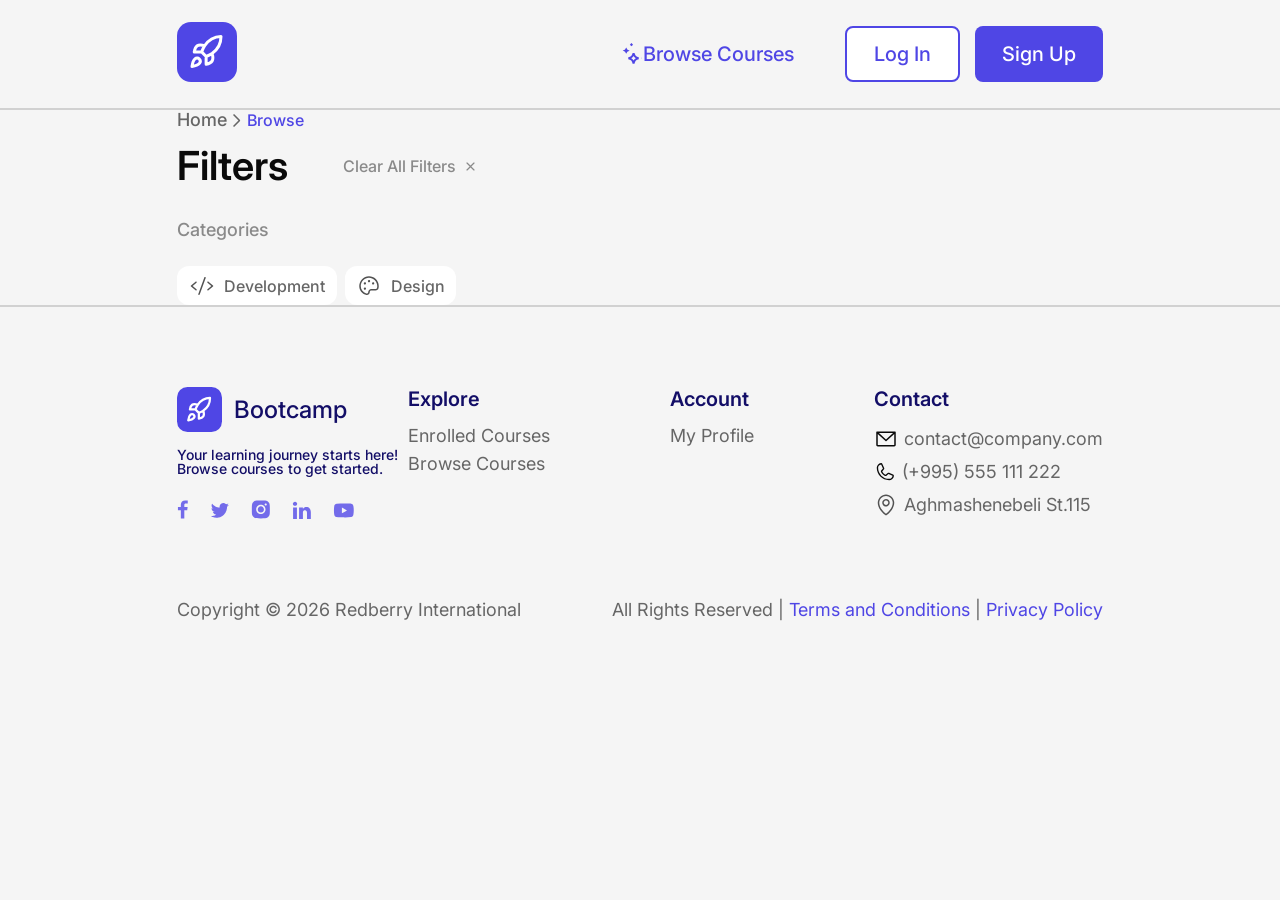
==== commit 3292ec08: "making filter section" ====
--- a/pages/BrowseCourses/browse.html
+++ b/pages/BrowseCourses/browse.html
@@ -46,7 +46,7 @@
               >
                 <path
                   d="M11.5723 11.0898C11.6488 11.4409 11.7309 11.7706 11.8232 12.0791C12.1308 13.1068 12.5574 13.9663 13.2334 14.6484C14.0546 15.4771 15.1528 15.9446 16.5537 16.2568C15.1528 16.5691 14.0546 17.0366 13.2334 17.8652C12.5575 18.5473 12.1308 19.407 11.8232 20.4346C11.7272 20.7556 11.6416 21.0997 11.5625 21.4668C11.4818 21.1049 11.3957 20.7662 11.2988 20.4502C10.9866 19.4318 10.5582 18.5847 9.88379 17.9111C9.20883 17.2371 8.36376 16.8131 7.35156 16.5078C7.07723 16.4251 6.78608 16.35 6.47754 16.2803C7.92999 15.9681 9.06485 15.4993 9.9082 14.6494C10.5847 13.9676 11.0117 13.108 11.3203 12.0801C11.413 11.7713 11.4954 11.4412 11.5723 11.0898ZM19.5098 15.8076H19.5068C19.5091 15.8073 19.5114 15.8069 19.5137 15.8066L19.5098 15.8076ZM4.18164 7.55957C4.29457 7.77278 4.43599 7.97475 4.61914 8.15625C4.83142 8.36652 5.07063 8.5218 5.32422 8.6416C5.0754 8.76131 4.84018 8.91326 4.63086 9.11621C4.45973 9.28216 4.32484 9.46504 4.21484 9.6582C4.10281 9.4501 3.96405 9.25294 3.78418 9.0752C3.56392 8.85762 3.31402 8.69822 3.0498 8.5752C3.30172 8.45787 3.5417 8.30917 3.75488 8.10742C3.93104 7.94066 4.06861 7.75548 4.18164 7.55957ZM9.50195 2.52539C9.53598 2.56115 9.5709 2.59494 9.60645 2.62695C9.56574 2.66227 9.5261 2.70011 9.4873 2.74023C9.47534 2.75261 9.46363 2.76577 9.45215 2.77832C9.44215 2.76758 9.43321 2.75573 9.42285 2.74512C9.38387 2.70516 9.34361 2.66795 9.30273 2.63281C9.34127 2.5984 9.37926 2.56224 9.41602 2.52344C9.43086 2.50776 9.44392 2.49055 9.45801 2.47461C9.47274 2.49124 9.4864 2.50904 9.50195 2.52539Z"
-                  stroke="#525252"
+                  stroke="#4F46E5"
                   stroke-width="2"
                 />
               </svg>
@@ -74,7 +74,77 @@
       </nav>
     </header>
     <hr class="xazi" />
-    <main></main>
+    <main>
+      <section class="browse-card-section">
+        <nav class="breadcrumb-nav">
+          <ul class="breadcrumb-list">
+            <li><a href="../home/index.html">Home</a></li>
+            <img src="../../assets/icons/RightArrow (1).svg" alt="arrow" />
+            <li class="active" id="courseCategoryName">Browse</li>
+          </ul>
+        </nav>
+
+        <div class="browse-course-wrapper">
+          <div class="filter-section">
+            <div class="satauri">
+              <h1>Filters</h1>
+              <p>
+                Clear All Filters
+                <svg
+                  width="15"
+                  height="15"
+                  viewBox="0 0 24 24"
+                  fill="none"
+                  xmlns="http://www.w3.org/2000/svg"
+                >
+                  <path
+                    d="M18.3002 5.71022C18.2077 5.61752 18.0978 5.54397 17.9768 5.49379C17.8559 5.44361 17.7262 5.41778 17.5952 5.41778C17.4643 5.41778 17.3346 5.44361 17.2136 5.49379C17.0926 5.54397 16.9827 5.61752 16.8902 5.71022L12.0002 10.5902L7.11022 5.70022C7.01764 5.60764 6.90773 5.5342 6.78677 5.4841C6.6658 5.43399 6.53615 5.4082 6.40522 5.4082C6.27429 5.4082 6.14464 5.43399 6.02368 5.4841C5.90272 5.5342 5.79281 5.60764 5.70022 5.70022C5.60764 5.79281 5.5342 5.90272 5.4841 6.02368C5.43399 6.14464 5.4082 6.27429 5.4082 6.40522C5.4082 6.53615 5.43399 6.6658 5.4841 6.78677C5.5342 6.90773 5.60764 7.01764 5.70022 7.11022L10.5902 12.0002L5.70022 16.8902C5.60764 16.9828 5.5342 17.0927 5.4841 17.2137C5.43399 17.3346 5.4082 17.4643 5.4082 17.5952C5.4082 17.7262 5.43399 17.8558 5.4841 17.9768C5.5342 18.0977 5.60764 18.2076 5.70022 18.3002C5.79281 18.3928 5.90272 18.4662 6.02368 18.5163C6.14464 18.5665 6.27429 18.5922 6.40522 18.5922C6.53615 18.5922 6.6658 18.5665 6.78677 18.5163C6.90773 18.4662 7.01764 18.3928 7.11022 18.3002L12.0002 13.4102L16.8902 18.3002C16.9828 18.3928 17.0927 18.4662 17.2137 18.5163C17.3346 18.5665 17.4643 18.5922 17.5952 18.5922C17.7262 18.5922 17.8558 18.5665 17.9768 18.5163C18.0977 18.4662 18.2076 18.3928 18.3002 18.3002C18.3928 18.2076 18.4662 18.0977 18.5163 17.9768C18.5665 17.8558 18.5922 17.7262 18.5922 17.5952C18.5922 17.4643 18.5665 17.3346 18.5163 17.2137C18.4662 17.0927 18.3928 16.9828 18.3002 16.8902L13.4102 12.0002L18.3002 7.11022C18.6802 6.73022 18.6802 6.09022 18.3002 5.71022Z"
+                    fill="#8A8A8A"
+                  />
+                </svg>
+              </p>
+            </div>
+            <div class="Categories">
+              <h2>Categories</h2>
+              <div class="first-line">
+                <span>
+                  <svg
+                    width="24"
+                    height="24"
+                    viewBox="0 0 24 24"
+                    fill="none"
+                    xmlns="http://www.w3.org/2000/svg"
+                  >
+                    <path
+                      d="M6.47977 8.82659L2.67165 12L6.47977 15.1735C6.55763 15.2358 6.62227 15.313 6.66992 15.4006C6.71757 15.4882 6.74727 15.5845 6.75728 15.6837C6.76729 15.7829 6.75741 15.8831 6.72822 15.9785C6.69903 16.0739 6.65111 16.1624 6.58727 16.2391C6.52343 16.3157 6.44495 16.3788 6.35643 16.4247C6.2679 16.4706 6.17111 16.4984 6.07171 16.5065C5.9723 16.5146 5.87229 16.5027 5.77752 16.4717C5.68275 16.4406 5.59513 16.391 5.51977 16.3256L1.01978 12.5757C0.935337 12.5053 0.867403 12.4172 0.820784 12.3176C0.774165 12.2181 0.75 12.1095 0.75 11.9996C0.75 11.8896 0.774165 11.781 0.820784 11.6815C0.867403 11.5819 0.935337 11.4938 1.01978 11.4235L5.51977 7.67346C5.67269 7.54616 5.86991 7.48481 6.06805 7.50292C6.2662 7.52103 6.44903 7.61711 6.57634 7.77002C6.70364 7.92294 6.76499 8.12016 6.74688 8.3183C6.72877 8.51645 6.63269 8.69928 6.47977 8.82659ZM22.9798 11.4235L18.4798 7.67346C18.4041 7.61043 18.3167 7.56292 18.2226 7.53366C18.1285 7.5044 18.0296 7.49396 17.9315 7.50292C17.8334 7.51189 17.738 7.54009 17.6508 7.58592C17.5636 7.63175 17.4862 7.69431 17.4232 7.77002C17.2959 7.92294 17.2346 8.12016 17.2527 8.3183C17.2708 8.51645 17.3669 8.69928 17.5198 8.82659L21.3279 12L17.5198 15.1735C17.4419 15.2358 17.3773 15.313 17.3296 15.4006C17.282 15.4882 17.2523 15.5845 17.2423 15.6837C17.2323 15.7829 17.2421 15.8831 17.2713 15.9785C17.3005 16.0739 17.3484 16.1624 17.4123 16.2391C17.4761 16.3157 17.5546 16.3788 17.6431 16.4247C17.7316 16.4706 17.8284 16.4984 17.9278 16.5065C18.0272 16.5146 18.1273 16.5027 18.222 16.4717C18.3168 16.4406 18.4044 16.391 18.4798 16.3256L22.9798 12.5757C23.0642 12.5053 23.1321 12.4172 23.1788 12.3176C23.2254 12.2181 23.2495 12.1095 23.2495 11.9996C23.2495 11.8896 23.2254 11.781 23.1788 11.6815C23.1321 11.5819 23.0642 11.4938 22.9798 11.4235ZM15.2557 3.04502C15.1631 3.01141 15.0648 2.99636 14.9664 3.00074C14.868 3.00512 14.7715 3.02883 14.6822 3.07053C14.593 3.11223 14.5129 3.1711 14.4464 3.24377C14.3799 3.31645 14.3284 3.4015 14.2948 3.49409L8.29477 19.9941C8.26102 20.0867 8.24586 20.1851 8.25016 20.2836C8.25447 20.3821 8.27815 20.4788 8.31986 20.5681C8.36157 20.6575 8.42049 20.7377 8.49324 20.8043C8.56599 20.8708 8.65114 20.9224 8.74384 20.956C8.826 20.9852 8.91257 21.0001 8.99977 21C9.1538 21 9.30409 20.9526 9.43022 20.8642C9.55635 20.7758 9.65221 20.6507 9.70477 20.506L15.7048 4.00596C15.7384 3.91338 15.7534 3.81508 15.7491 3.71669C15.7447 3.61829 15.721 3.52172 15.6793 3.43249C15.6376 3.34325 15.5787 3.26311 15.506 3.19663C15.4334 3.13015 15.3483 3.07863 15.2557 3.04502Z"
+                      fill="#525252"
+                    />
+                  </svg>
+
+                  Development
+                </span>
+                <span>
+                  <svg
+                    width="24"
+                    height="24"
+                    viewBox="0 0 24 24"
+                    fill="none"
+                    xmlns="http://www.w3.org/2000/svg"
+                  >
+                    <path
+                      d="M18.8222 5.05219C17.0069 3.25462 14.5547 2.24739 12 2.25001H11.8997C9.33125 2.27643 6.87699 3.31532 5.07015 5.14094C3.26331 6.96656 2.24986 9.43143 2.25 12C2.25 16.0313 4.74187 19.4119 8.7525 20.8284C9.20485 20.9879 9.68885 21.0366 10.1639 20.9704C10.639 20.9043 11.0912 20.7252 11.4828 20.4481C11.8743 20.1711 12.1937 19.8042 12.4142 19.3782C12.6347 18.9523 12.7499 18.4797 12.75 18C12.75 17.6022 12.908 17.2207 13.1893 16.9393C13.4706 16.658 13.8522 16.5 14.25 16.5H18.5822C19.2627 16.5033 19.9239 16.2737 20.4559 15.8495C20.988 15.4252 21.3589 14.8317 21.5072 14.1675C21.6748 13.4294 21.7563 12.6744 21.75 11.9175C21.7404 10.6364 21.4767 9.36988 20.9742 8.19141C20.4716 7.01294 19.7401 5.94592 18.8222 5.05219ZM20.0409 13.8375C19.9664 14.1684 19.7813 14.464 19.516 14.6753C19.2508 14.8867 18.9214 15.0012 18.5822 15H14.25C13.4543 15 12.6913 15.3161 12.1287 15.8787C11.5661 16.4413 11.25 17.2044 11.25 18C11.2497 18.2396 11.1919 18.4756 11.0816 18.6883C10.9713 18.901 10.8117 19.0842 10.6161 19.2225C10.4205 19.3609 10.1946 19.4503 9.95726 19.4834C9.71997 19.5166 9.4782 19.4923 9.25219 19.4128C5.85844 18.2156 3.75 15.375 3.75 12C3.74988 9.82667 4.60736 7.74108 6.13613 6.19633C7.6649 4.65158 9.74147 3.77248 11.9147 3.75001H11.9991C14.1724 3.75845 16.2553 4.62073 17.7986 6.15091C19.3419 7.68109 20.222 9.75654 20.2491 11.9297C20.2546 12.5714 20.1861 13.2116 20.0447 13.8375H20.0409ZM13.125 7.12501C13.125 7.34751 13.059 7.56502 12.9354 7.75002C12.8118 7.93503 12.6361 8.07922 12.4305 8.16437C12.225 8.24952 11.9988 8.2718 11.7805 8.22839C11.5623 8.18498 11.3618 8.07783 11.2045 7.9205C11.0472 7.76317 10.94 7.56271 10.8966 7.34448C10.8532 7.12625 10.8755 6.90005 10.9606 6.69449C11.0458 6.48892 11.19 6.31322 11.375 6.1896C11.56 6.06599 11.7775 6.00001 12 6.00001C12.2984 6.00001 12.5845 6.11853 12.7955 6.32951C13.0065 6.54049 13.125 6.82664 13.125 7.12501ZM9 9.37501C9 9.59751 8.93402 9.81502 8.8104 10C8.68679 10.185 8.51109 10.3292 8.30552 10.4144C8.09995 10.4995 7.87375 10.5218 7.65552 10.4784C7.43729 10.435 7.23684 10.3278 7.0795 10.1705C6.92217 10.0132 6.81502 9.81271 6.77162 9.59448C6.72821 9.37625 6.75049 9.15005 6.83564 8.94449C6.92078 8.73892 7.06498 8.56322 7.24998 8.4396C7.43499 8.31599 7.6525 8.25001 7.875 8.25001C8.17337 8.25001 8.45952 8.36853 8.67049 8.57951C8.88147 8.79049 9 9.07664 9 9.37501ZM9 14.625C9 14.8475 8.93402 15.065 8.8104 15.25C8.68679 15.435 8.51109 15.5792 8.30552 15.6644C8.09995 15.7495 7.87375 15.7718 7.65552 15.7284C7.43729 15.685 7.23684 15.5778 7.0795 15.4205C6.92217 15.2632 6.81502 15.0627 6.77162 14.8445C6.72821 14.6263 6.75049 14.4001 6.83564 14.1945C6.92078 13.9889 7.06498 13.8132 7.24998 13.6896C7.43499 13.566 7.6525 13.5 7.875 13.5C8.17337 13.5 8.45952 13.6185 8.67049 13.8295C8.88147 14.0405 9 14.3266 9 14.625ZM17.25 9.37501C17.25 9.59751 17.184 9.81502 17.0604 10C16.9368 10.185 16.7611 10.3292 16.5555 10.4144C16.3499 10.4995 16.1238 10.5218 15.9055 10.4784C15.6873 10.435 15.4868 10.3278 15.3295 10.1705C15.1722 10.0132 15.065 9.81271 15.0216 9.59448C14.9782 9.37625 15.0005 9.15005 15.0856 8.94449C15.1708 8.73892 15.315 8.56322 15.5 8.4396C15.685 8.31599 15.9025 8.25001 16.125 8.25001C16.4234 8.25001 16.7095 8.36853 16.9205 8.57951C17.1315 8.79049 17.25 9.07664 17.25 9.37501Z"
+                      fill="#525252"
+                    />
+                  </svg>
+
+                  Design
+                </span>
+              </div>
+            </div>
+          </div>
+        </div>
+      </section>
+    </main>
     <hr class="xazi" />
     <footer>
       <div class="footer-wrapper">
--- a/pages/BrowseCourses/style.css
+++ b/pages/BrowseCourses/style.css
@@ -31,7 +31,7 @@
   display: flex;
   align-items: center;
   cursor: pointer;
-  color: #525252;
+  color: #4f46e5;
   font-weight: 500;
   font-size: 20px;
   line-height: 100%;
@@ -651,3 +651,114 @@
 }
 
 /* GG */
+
+.browse-card-section {
+  margin-left: 177px;
+  margin-right: 177px;
+}
+
+.breadcrumb-nav {
+  margin-bottom: 16px;
+  padding: 0;
+}
+
+.breadcrumb-list {
+  display: flex;
+  align-items: center;
+  gap: 6px;
+  list-style: none;
+  padding: 0;
+  margin: 0;
+}
+
+.breadcrumb-list li {
+  color: #666666;
+}
+
+.breadcrumb-list a {
+  color: #666666;
+  text-decoration: none;
+  transition: color 0.15s;
+  font-weight: 500;
+  font-size: 18px;
+  line-height: 100%;
+}
+
+.breadcrumb-list a:hover {
+  color: #111827;
+}
+
+.breadcrumb-list .active {
+  color: #4f46e5;
+  font-weight: 500;
+}
+
+/* filter section */
+
+.filter-section {
+  width: 309px;
+}
+
+.satauri {
+  display: flex;
+  align-items: center;
+  gap: 55px;
+}
+
+.satauri h1 {
+  font-weight: 600;
+  font-size: 40px;
+  line-height: 100%;
+  letter-spacing: 0%;
+  color: #0a0a0a;
+}
+
+.satauri p {
+  font-weight: 500;
+  font-size: 16px;
+  line-height: 24px;
+  letter-spacing: 0%;
+  color: #8a8a8a;
+  display: flex;
+  align-items: center;
+  gap: 7px;
+}
+
+.Categories {
+  margin-top: 32px;
+}
+
+.Categories h2 {
+  font-weight: 500;
+  font-size: 18px;
+  line-height: 24px;
+  letter-spacing: 0%;
+  color: #8a8a8a;
+}
+
+.first-line {
+  display: flex;
+  gap: 8px;
+  margin-top: 24px;
+}
+
+.first-line span {
+  display: flex;
+  align-items: center;
+  gap: 10px;
+  justify-content: center;
+  background-color: #ffffff;
+  border-radius: 12px;
+  gap: 10px;
+  width: 160px;
+  height: 39px;
+  color: #666666;
+  font-weight: 500;
+  font-size: 16px;
+  line-height: 24px;
+  letter-spacing: 0%;
+}
+
+.first-line span:nth-of-type(2) {
+  width: 111px;
+}
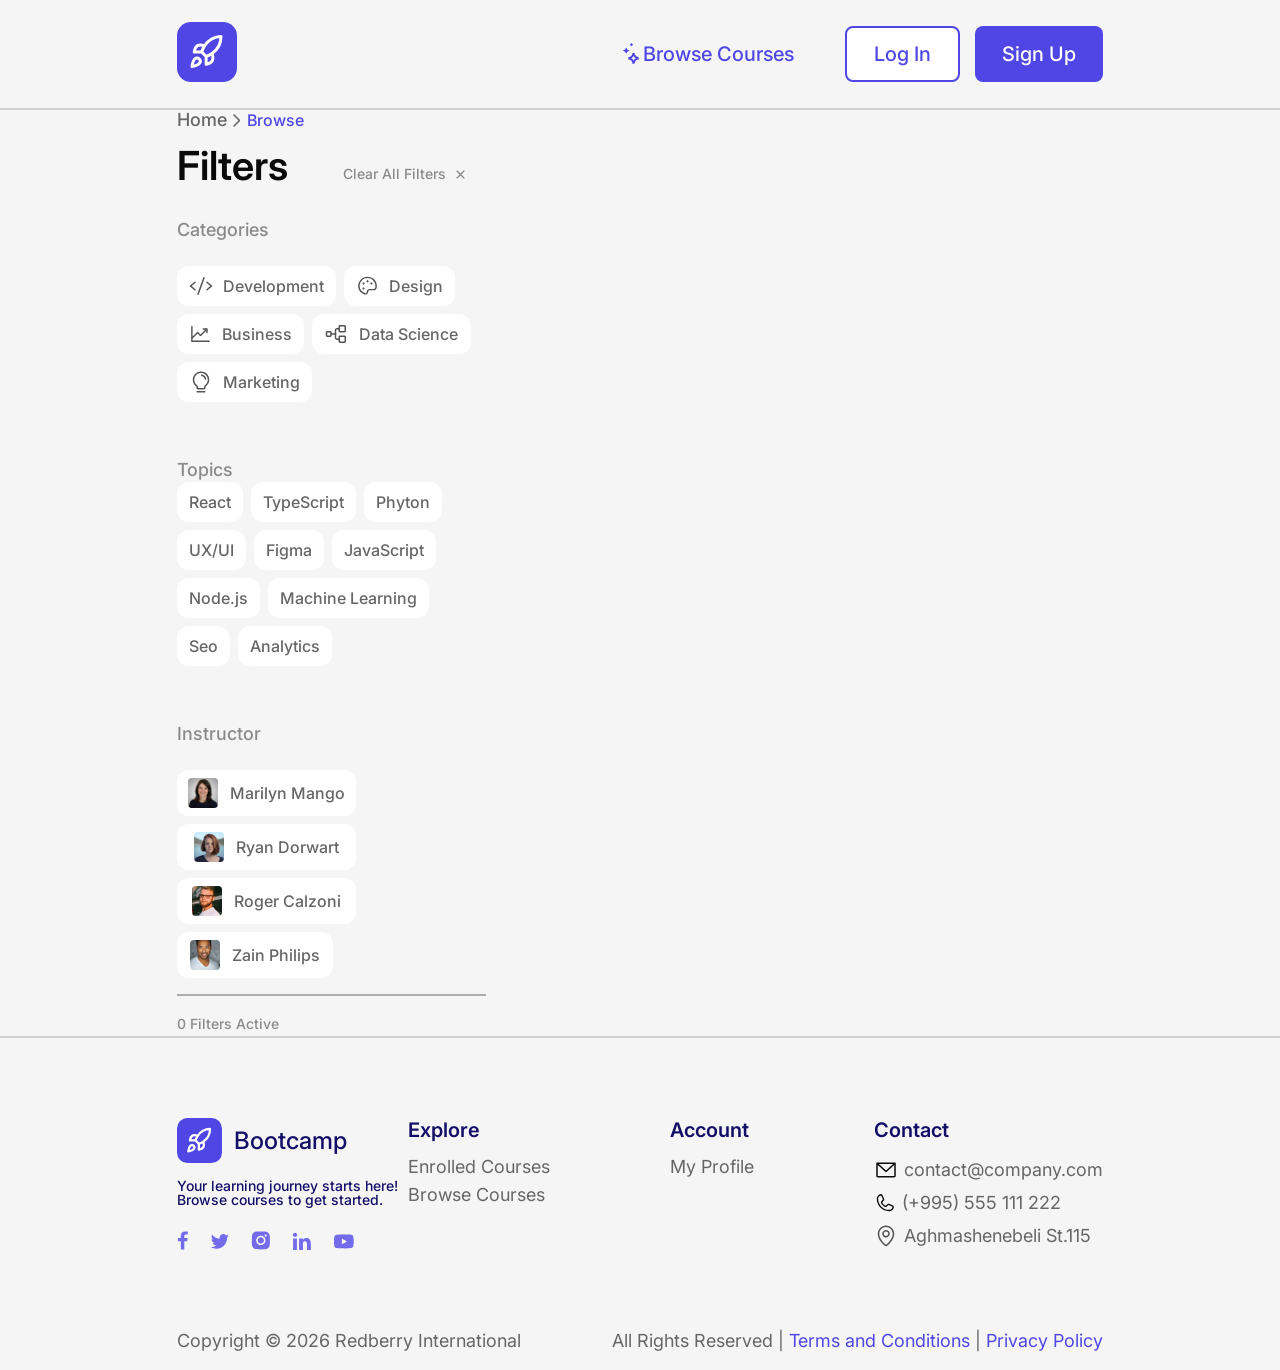
==== commit 4757e00b: "endede filter section" ====
--- a/pages/BrowseCourses/browse.html
+++ b/pages/BrowseCourses/browse.html
@@ -107,7 +107,7 @@
             <div class="Categories">
               <h2>Categories</h2>
               <div class="first-line">
-                <span>
+                <span class="filter-box">
                   <svg
                     width="24"
                     height="24"
@@ -123,7 +123,7 @@
 
                   Development
                 </span>
-                <span>
+                <span class="filter-box">
                   <svg
                     width="24"
                     height="24"
@@ -140,7 +140,133 @@
                   Design
                 </span>
               </div>
-            </div>
+              <div class="second-line">
+                <span class="filter-box">
+                  <svg
+                    width="24"
+                    height="24"
+                    viewBox="0 0 24 24"
+                    fill="none"
+                    xmlns="http://www.w3.org/2000/svg"
+                  >
+                    <path
+                      d="M21.75 19.5C21.75 19.6989 21.671 19.8897 21.5303 20.0303C21.3897 20.171 21.1989 20.25 21 20.25H3C2.80109 20.25 2.61032 20.171 2.46967 20.0303C2.32902 19.8897 2.25 19.6989 2.25 19.5V4.5C2.25 4.30109 2.32902 4.11032 2.46967 3.96967C2.61032 3.82902 2.80109 3.75 3 3.75C3.19891 3.75 3.38968 3.82902 3.53033 3.96967C3.67098 4.11032 3.75 4.30109 3.75 4.5V14.6897L8.46937 9.96937C8.53903 9.89964 8.62175 9.84432 8.71279 9.80658C8.80384 9.76884 8.90144 9.74941 9 9.74941C9.09856 9.74941 9.19616 9.76884 9.28721 9.80658C9.37825 9.84432 9.46097 9.89964 9.53063 9.96937L12 12.4397L16.9397 7.5H15C14.8011 7.5 14.6103 7.42098 14.4697 7.28033C14.329 7.13968 14.25 6.94891 14.25 6.75C14.25 6.55109 14.329 6.36032 14.4697 6.21967C14.6103 6.07902 14.8011 6 15 6H18.75C18.9489 6 19.1397 6.07902 19.2803 6.21967C19.421 6.36032 19.5 6.55109 19.5 6.75V10.5C19.5 10.6989 19.421 10.8897 19.2803 11.0303C19.1397 11.171 18.9489 11.25 18.75 11.25C18.5511 11.25 18.3603 11.171 18.2197 11.0303C18.079 10.8897 18 10.6989 18 10.5V8.56031L12.5306 14.0306C12.461 14.1004 12.3783 14.1557 12.2872 14.1934C12.1962 14.2312 12.0986 14.2506 12 14.2506C11.9014 14.2506 11.8038 14.2312 11.7128 14.1934C11.6217 14.1557 11.539 14.1004 11.4694 14.0306L9 11.5603L3.75 16.8103V18.75H21C21.1989 18.75 21.3897 18.829 21.5303 18.9697C21.671 19.1103 21.75 19.3011 21.75 19.5Z"
+                      fill="#525252"
+                    />
+                  </svg>
+                  Business
+                </span>
+                <span class="filter-box">
+                  <svg
+                    width="24"
+                    height="24"
+                    viewBox="0 0 24 24"
+                    fill="none"
+                    xmlns="http://www.w3.org/2000/svg"
+                  >
+                    <path
+                      d="M15 10.5H19.5C19.8978 10.5 20.2794 10.342 20.5607 10.0607C20.842 9.77936 21 9.39782 21 9V4.5C21 4.10218 20.842 3.72064 20.5607 3.43934C20.2794 3.15804 19.8978 3 19.5 3H15C14.6022 3 14.2206 3.15804 13.9393 3.43934C13.658 3.72064 13.5 4.10218 13.5 4.5V6H12C11.4033 6 10.831 6.23705 10.409 6.65901C9.98705 7.08097 9.75 7.65326 9.75 8.25V11.25H6.75V10.5C6.75 10.1022 6.59196 9.72064 6.31066 9.43934C6.02936 9.15804 5.64782 9 5.25 9H2.25C1.85218 9 1.47064 9.15804 1.18934 9.43934C0.908035 9.72064 0.75 10.1022 0.75 10.5V13.5C0.75 13.8978 0.908035 14.2794 1.18934 14.5607C1.47064 14.842 1.85218 15 2.25 15H5.25C5.64782 15 6.02936 14.842 6.31066 14.5607C6.59196 14.2794 6.75 13.8978 6.75 13.5V12.75H9.75V15.75C9.75 16.3467 9.98705 16.919 10.409 17.341C10.831 17.7629 11.4033 18 12 18H13.5V19.5C13.5 19.8978 13.658 20.2794 13.9393 20.5607C14.2206 20.842 14.6022 21 15 21H19.5C19.8978 21 20.2794 20.842 20.5607 20.5607C20.842 20.2794 21 19.8978 21 19.5V15C21 14.6022 20.842 14.2206 20.5607 13.9393C20.2794 13.658 19.8978 13.5 19.5 13.5H15C14.6022 13.5 14.2206 13.658 13.9393 13.9393C13.658 14.2206 13.5 14.6022 13.5 15V16.5H12C11.8011 16.5 11.6103 16.421 11.4697 16.2803C11.329 16.1397 11.25 15.9489 11.25 15.75V8.25C11.25 8.05109 11.329 7.86032 11.4697 7.71967C11.6103 7.57902 11.8011 7.5 12 7.5H13.5V9C13.5 9.39782 13.658 9.77936 13.9393 10.0607C14.2206 10.342 14.6022 10.5 15 10.5ZM5.25 13.5H2.25V10.5H5.25V13.5ZM15 15H19.5V19.5H15V15ZM15 4.5H19.5V9H15V4.5Z"
+                      fill="#525252"
+                    />
+                  </svg>
+
+                  Data Science
+                </span>
+              </div>
+              <div class="third-line">
+                <span class="filter-box">
+                  <svg
+                    width="24"
+                    height="24"
+                    viewBox="0 0 24 24"
+                    fill="none"
+                    xmlns="http://www.w3.org/2000/svg"
+                  >
+                    <path
+                      d="M16.5 21.7504C16.5 21.9494 16.421 22.1401 16.2803 22.2808C16.1397 22.4214 15.9489 22.5004 15.75 22.5004H8.25C8.05109 22.5004 7.86032 22.4214 7.71967 22.2808C7.57902 22.1401 7.5 21.9494 7.5 21.7504C7.5 21.5515 7.57902 21.3608 7.71967 21.2201C7.86032 21.0795 8.05109 21.0004 8.25 21.0004H15.75C15.9489 21.0004 16.1397 21.0795 16.2803 21.2201C16.421 21.3608 16.5 21.5515 16.5 21.7504ZM20.25 9.75044C20.2532 11.0007 19.9708 12.2352 19.4242 13.3597C18.8776 14.4842 18.0814 15.469 17.0963 16.2389C16.912 16.3801 16.7626 16.5615 16.6592 16.7693C16.5559 16.9772 16.5014 17.2059 16.5 17.4379V18.0004C16.5 18.3983 16.342 18.7798 16.0607 19.0611C15.7794 19.3424 15.3978 19.5004 15 19.5004H9C8.60218 19.5004 8.22065 19.3424 7.93934 19.0611C7.65804 18.7798 7.5 18.3983 7.5 18.0004V17.4379C7.49985 17.2086 7.44712 16.9824 7.34587 16.7766C7.24462 16.5709 7.09754 16.3911 6.91594 16.2511C5.93325 15.4857 5.13754 14.5069 4.58904 13.3886C4.04054 12.2703 3.75362 11.0419 3.75 9.79638C3.72563 5.32825 7.33688 1.60732 11.8013 1.50044C12.9013 1.47393 13.9955 1.66774 15.0195 2.07046C16.0434 2.47317 16.9765 3.07666 17.7638 3.8454C18.5511 4.61414 19.1766 5.5326 19.6035 6.54671C20.0305 7.56083 20.2503 8.65011 20.25 9.75044ZM18.75 9.75044C18.7503 8.85012 18.5704 7.95885 18.221 7.12909C17.8717 6.29932 17.3598 5.54783 16.7157 4.91886C16.0715 4.28988 15.308 3.79613 14.4701 3.46667C13.6322 3.1372 12.7369 2.97868 11.8369 3.00044C8.18063 3.08669 5.23031 6.13075 5.25 9.787C5.25343 10.8057 5.4885 11.8102 5.93743 12.7247C6.38635 13.6391 7.03738 14.4394 7.84125 15.0651C8.2026 15.346 8.49489 15.7059 8.69574 16.1172C8.89658 16.5285 9.00066 16.9802 9 17.4379V18.0004H15V17.4379C15.001 16.9789 15.1069 16.5262 15.3095 16.1144C15.5121 15.7025 15.8061 15.3423 16.1691 15.0614C16.9754 14.4312 17.6271 13.6252 18.0744 12.7047C18.5217 11.7843 18.7528 10.7738 18.75 9.75044ZM17.2397 8.87482C17.0452 7.78853 16.5226 6.78791 15.7422 6.00766C14.9618 5.22741 13.961 4.705 12.8747 4.51075C12.7776 4.49438 12.6781 4.4973 12.5821 4.51934C12.4861 4.54139 12.3954 4.58213 12.3151 4.63924C12.2349 4.69634 12.1666 4.7687 12.1143 4.85218C12.062 4.93566 12.0267 5.02862 12.0103 5.12575C11.9939 5.22289 11.9969 5.3223 12.0189 5.41831C12.0409 5.51432 12.0817 5.60505 12.1388 5.68531C12.1959 5.76558 12.2683 5.83381 12.3517 5.88611C12.4352 5.93841 12.5282 5.97376 12.6253 5.99013C14.1788 6.25169 15.4969 7.56982 15.7603 9.12607C15.79 9.30074 15.8806 9.45927 16.0159 9.57356C16.1513 9.68785 16.3228 9.75051 16.5 9.75044C16.5424 9.75019 16.5847 9.74674 16.6266 9.74013C16.8226 9.70666 16.9973 9.5967 17.1123 9.43443C17.2273 9.27216 17.2731 9.07087 17.2397 8.87482Z"
+                      fill="#525252"
+                    />
+                  </svg>
+
+                  Marketing
+                </span>
+              </div>
+            </div>
+            <div class="Topics">
+              <h2>Topics</h2>
+              <div class="Topics-first-line">
+                <span class="filter-box"> React </span>
+                <span class="filter-box"> TypeScript </span>
+                <span class="filter-box"> Phyton </span>
+              </div>
+              <div class="Topics-second-line">
+                <span class="filter-box"> UX/UI </span>
+                <span class="filter-box"> Figma </span>
+                <span class="filter-box"> JavaScript </span>
+              </div>
+              <div class="Topics-second-line">
+                <span class="filter-box"> Node.js </span>
+                <span class="filter-box"> Machine Learning </span>
+              </div>
+              <div class="Topics-second-line">
+                <span class="filter-box"> Seo</span>
+                <span class="filter-box"> Analytics </span>
+              </div>
+            </div>
+            <div class="instructors">
+              <h2>Instructor</h2>
+              <div class="instructor-card-wrapper">
+                <div class="instructor-card">
+                  <img
+                    id="instructorAvatar"
+                    src="../../assets/images/39aab73a45c612abf014cd8387797410e717c3ab.jpg"
+                    alt="Marilyn Mango"
+                    class="instructor-avatar"
+                  />
+                  <span class="instructor-name" id="instructorName"
+                    >Marilyn Mango</span
+                  >
+                </div>
+
+                <div class="instructor-card">
+                  <img
+                    id="instructorAvatar"
+                    src="../../assets/images/5aab5459786b226d5d70e39a1dfa0e817fee1e4d.jpg"
+                    alt="Marilyn Mango"
+                    class="instructor-avatar"
+                  />
+                  <span class="instructor-name" id="instructorName"
+                    >Ryan Dorwart</span
+                  >
+                </div>
+
+                <div class="instructor-card">
+                  <img
+                    id="instructorAvatar"
+                    src="../../assets/images/1a024f1ba7d6591588d5c4607b823a60b7bbbda5.jpg"
+                    alt="Marilyn Mango"
+                    class="instructor-avatar"
+                  />
+                  <span class="instructor-name" id="instructorName"
+                    >Roger Calzoni</span
+                  >
+                </div>
+
+                <div class="instructor-card">
+                  <img
+                    id="instructorAvatar"
+                    src="../../assets/images/01376a01f8898b4d066033af55f17b0f52d39b46.jpg"
+                    alt="Marilyn Mango"
+                    class="instructor-avatar"
+                  />
+                  <span class="instructor-name" id="instructorName"
+                    >Zain Philips</span
+                  >
+                </div>
+              </div>
+            </div>
+            <hr />
+            <p>0 Filters Active</p>
           </div>
         </div>
       </section>
--- a/pages/BrowseCourses/style.css
+++ b/pages/BrowseCourses/style.css
@@ -742,7 +742,7 @@
   margin-top: 24px;
 }
 
-.first-line span {
+.filter-box {
   display: flex;
   align-items: center;
   gap: 10px;
@@ -750,8 +750,10 @@
   background-color: #ffffff;
   border-radius: 12px;
   gap: 10px;
-  width: 160px;
-  height: 39px;
+  padding-top: 8px;
+  padding-bottom: 8px;
+  padding-left: 12px;
+  padding-right: 12px;
   color: #666666;
   font-weight: 500;
   font-size: 16px;
@@ -762,3 +764,113 @@
 .first-line span:nth-of-type(2) {
   width: 111px;
 }
+
+.second-line {
+  display: flex;
+  gap: 8px;
+  margin-top: 8px;
+}
+.second-line span {
+  width: 127px;
+}
+
+.second-line span:nth-of-type(2) {
+  width: 159px;
+}
+
+.third-line {
+  margin-top: 8px;
+}
+.third-line span {
+  width: 135px;
+}
+
+.Topics {
+  margin-top: 56px;
+}
+
+.Topics h2 {
+  font-weight: 500;
+  font-size: 18px;
+  line-height: 24px;
+  letter-spacing: 0%;
+  color: #8a8a8a;
+}
+
+.Topics span {
+  padding-top: 8px;
+  padding-bottom: 8px;
+  padding-left: 12px;
+  padding-right: 12px;
+}
+
+.Topics-first-line {
+  display: flex;
+  gap: 8px;
+}
+
+.Topics-second-line {
+  display: flex;
+  gap: 8px;
+  margin-top: 8px;
+}
+
+.instructors {
+  margin-top: 56px;
+}
+
+.instructor-card-wrapper {
+  margin-top: 24px;
+}
+
+.instructors h2 {
+  font-weight: 500;
+  font-size: 18px;
+  line-height: 24px;
+  letter-spacing: 0%;
+  color: #8a8a8a;
+}
+
+.instructor-card {
+  display: flex;
+  align-items: center;
+  gap: 12px;
+  margin-bottom: 8px;
+  background-color: #ffffff;
+  width: 179px;
+  height: 46px;
+  border-radius: 12px;
+  justify-content: center;
+}
+
+.instructor-avatar {
+  width: 30px;
+  height: 30px;
+  border-radius: 4px;
+  object-fit: cover;
+}
+
+.instructor-name {
+  font-size: 16px;
+  font-weight: 500;
+  line-height: 24px;
+  color: #666666;
+}
+
+.instructor-card:nth-of-type(4) {
+  width: 156px;
+}
+
+.filter-section hr {
+  border: 1px solid #adadad;
+  margin-top: 16px;
+}
+
+.filter-section p {
+  font-weight: 500;
+  font-size: 14px;
+  line-height: 24px;
+  letter-spacing: 0%;
+  color: #8a8a8a;
+  margin-top: 16px;
+}
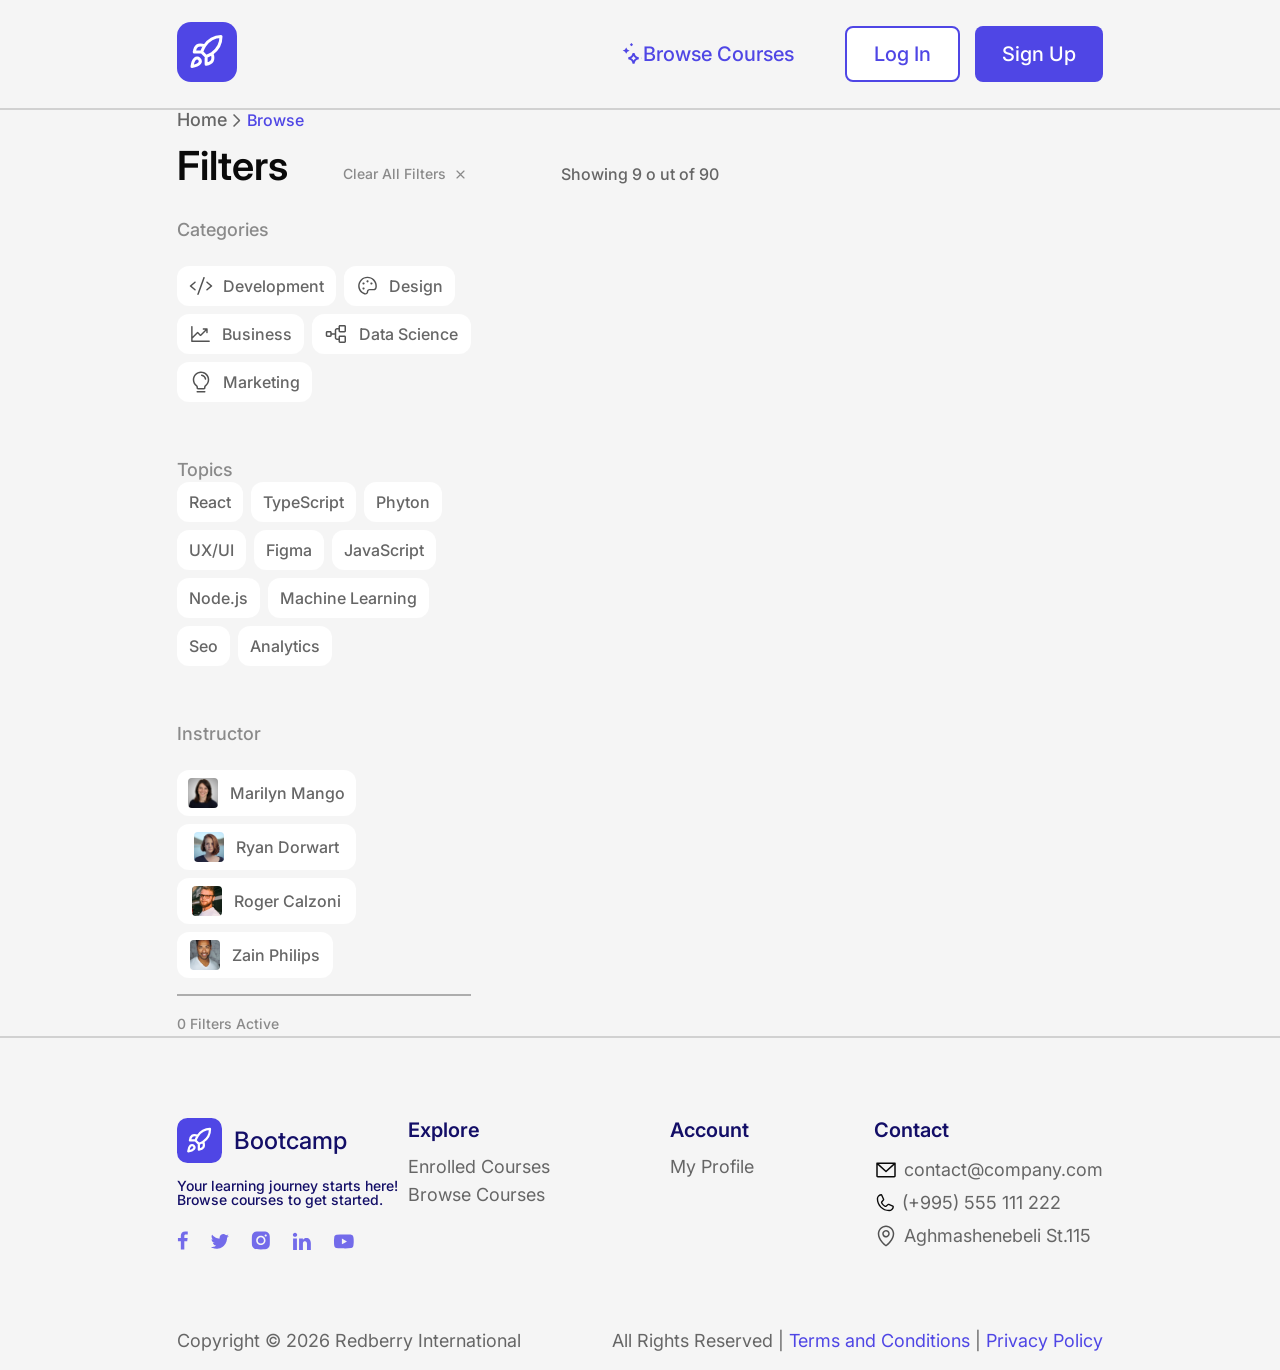
==== commit 2311149f: "making card wrapper" ====
--- a/pages/BrowseCourses/browse.html
+++ b/pages/BrowseCourses/browse.html
@@ -268,6 +268,27 @@
             <hr />
             <p>0 Filters Active</p>
           </div>
+          <div class="card-section">
+            <div class="card-section-top">
+              <h2>Showing 9 o ut of 90</h2>
+              <div class="sort-by">
+                <p>Sort By: <span>Newest First</span></p>
+                <svg
+                  width="28"
+                  height="28"
+                  viewBox="0 0 28 28"
+                  fill="none"
+                  xmlns="http://www.w3.org/2000/svg"
+                >
+                  <path
+                    d="M7.0643 10.7603C6.99213 10.6983 6.90723 10.6499 6.81445 10.6177C6.72168 10.5855 6.62284 10.5703 6.52358 10.5729C6.42432 10.5754 6.32659 10.5957 6.23596 10.6326C6.14533 10.6695 6.06358 10.7222 5.99538 10.7878C5.92718 10.8534 5.87386 10.9306 5.83847 11.0149C5.80308 11.0992 5.78631 11.189 5.78912 11.2792C5.79193 11.3695 5.81426 11.4583 5.85484 11.5407C5.89542 11.623 5.95345 11.6973 6.02562 11.7593L12.8292 17.5993C12.9696 17.7199 13.1554 17.7871 13.3485 17.7871C13.5417 17.7871 13.7275 17.7199 13.8679 17.5993L20.6722 11.7593C20.746 11.6977 20.8055 11.6234 20.8474 11.5408C20.8893 11.4581 20.9127 11.3687 20.9163 11.2777C20.9198 11.1868 20.9035 11.0961 20.8681 11.0109C20.8328 10.9257 20.7792 10.8478 20.7104 10.7816C20.6417 10.7154 20.5591 10.6623 20.4676 10.6254C20.3761 10.5885 20.2774 10.5684 20.1773 10.5664C20.0771 10.5645 19.9776 10.5806 19.8844 10.6139C19.7912 10.6471 19.7061 10.6969 19.6343 10.7603L13.3485 16.1551L7.0643 10.7603Z"
+                    fill="#666666"
+                  />
+                </svg>
+              </div>
+            </div>
+            <div class="card-wrapper"></div>
+          </div>
         </div>
       </section>
     </main>
--- a/pages/BrowseCourses/style.css
+++ b/pages/BrowseCourses/style.css
@@ -874,3 +874,52 @@
   color: #8a8a8a;
   margin-top: 16px;
 }
+
+.card-section {
+  margin-left: 90px;
+  width: 100%;
+}
+
+.card-section-top {
+  display: flex;
+  justify-content: space-between;
+}
+
+.card-section-top h2 {
+  font-weight: 500;
+  font-size: 16px;
+  line-height: 24px;
+  letter-spacing: 0%;
+  color: #666666;
+  margin-top: 16px;
+}
+
+.browse-course-wrapper {
+  display: flex;
+  width: 1566px;
+}
+
+.sort-by {
+  display: flex;
+  align-items: center;
+  gap: 10px;
+  justify-content: center;
+  background-color: #ffffff;
+  border-radius: 12px;
+  gap: 10px;
+  width: 234px;
+  height: 49px;
+  color: #666666;
+  font-weight: 500;
+  font-size: 16px;
+  line-height: 24px;
+  letter-spacing: 0%;
+}
+
+.sort-by span {
+  color: #4f46e5;
+}
+
+.card-wrapper {
+  margin-top: 32px;
+}
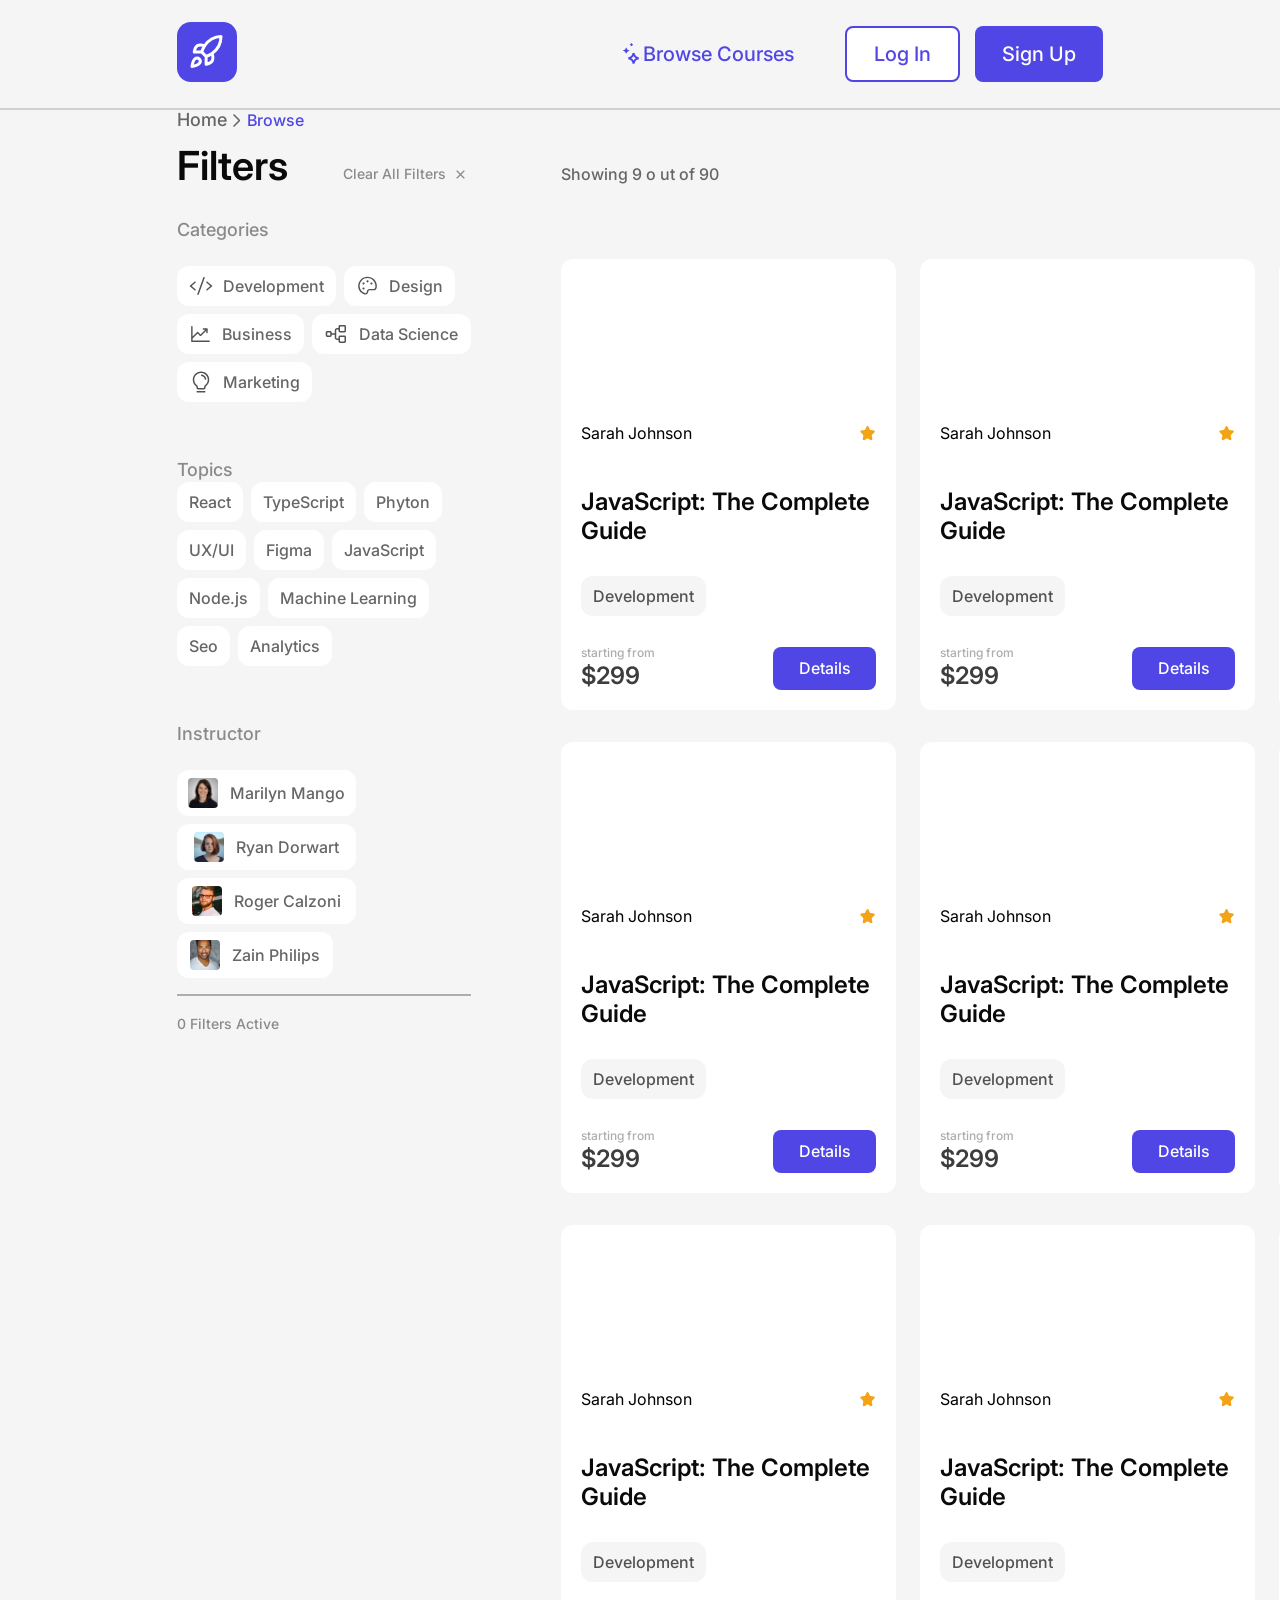
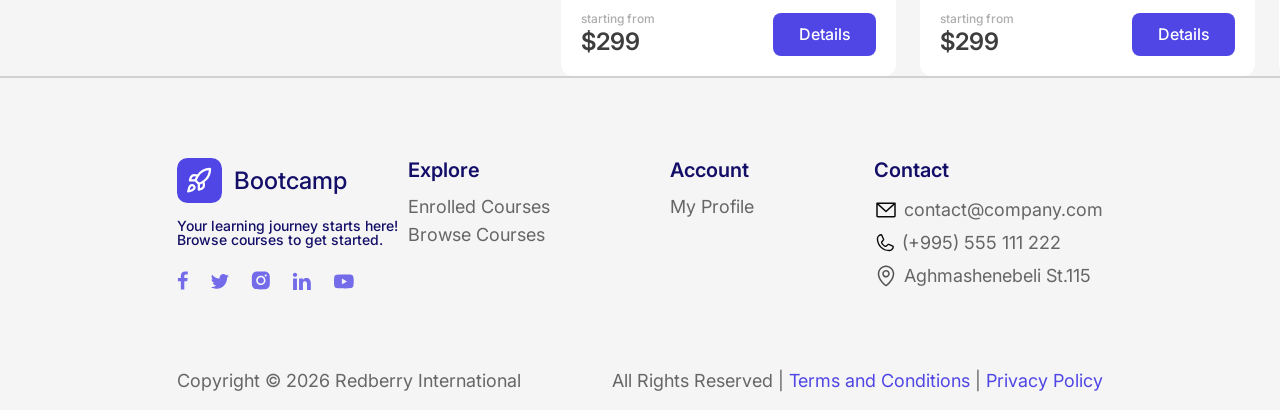
==== commit 04c34834: "ended cards wrapper" ====
--- a/pages/BrowseCourses/browse.html
+++ b/pages/BrowseCourses/browse.html
@@ -287,7 +287,185 @@
                 </svg>
               </div>
             </div>
-            <div class="card-wrapper"></div>
+            <div class="cards-wrapper">
+              <div class="cards-line-one">
+                <div class="card">
+                  <div class="img"></div>
+                  <div class="card-body">
+                    <div class="rate">
+                      <span>Sarah Johnson</span
+                      ><img src="../../assets/icons/Icon_Set.svg" alt="star" />
+                    </div>
+                    <h3>JavaScript: The Complete Guide</h3>
+                    <p class="category">Development</p>
+                    <div class="price-box">
+                      <div class="pirce">
+                        <p>starting from</p>
+                        <span>$299</span>
+                      </div>
+                      <button>Details</button>
+                    </div>
+                  </div>
+                </div>
+                <!-- 2 -->
+                <div class="card">
+                  <div class="img"></div>
+                  <div class="card-body">
+                    <div class="rate">
+                      <span>Sarah Johnson</span
+                      ><img src="../../assets/icons/Icon_Set.svg" alt="star" />
+                    </div>
+                    <h3>JavaScript: The Complete Guide</h3>
+                    <p class="category">Development</p>
+                    <div class="price-box">
+                      <div class="pirce">
+                        <p>starting from</p>
+                        <span>$299</span>
+                      </div>
+                      <button>Details</button>
+                    </div>
+                  </div>
+                </div>
+                <!-- 3 -->
+                <div class="card">
+                  <div class="img"></div>
+                  <div class="card-body">
+                    <div class="rate">
+                      <span>Sarah Johnson</span
+                      ><img src="../../assets/icons/Icon_Set.svg" alt="star" />
+                    </div>
+                    <h3>JavaScript: The Complete Guide</h3>
+                    <p class="category">Development</p>
+                    <div class="price-box">
+                      <div class="pirce">
+                        <p>starting from</p>
+                        <span>$299</span>
+                      </div>
+                      <button>Details</button>
+                    </div>
+                  </div>
+                </div>
+              </div>
+              <!-- --- -->
+              <div class="cards-line-one">
+                <div class="card">
+                  <div class="img"></div>
+                  <div class="card-body">
+                    <div class="rate">
+                      <span>Sarah Johnson</span
+                      ><img src="../../assets/icons/Icon_Set.svg" alt="star" />
+                    </div>
+                    <h3>JavaScript: The Complete Guide</h3>
+                    <p class="category">Development</p>
+                    <div class="price-box">
+                      <div class="pirce">
+                        <p>starting from</p>
+                        <span>$299</span>
+                      </div>
+                      <button>Details</button>
+                    </div>
+                  </div>
+                </div>
+                <!-- 2 -->
+                <div class="card">
+                  <div class="img"></div>
+                  <div class="card-body">
+                    <div class="rate">
+                      <span>Sarah Johnson</span
+                      ><img src="../../assets/icons/Icon_Set.svg" alt="star" />
+                    </div>
+                    <h3>JavaScript: The Complete Guide</h3>
+                    <p class="category">Development</p>
+                    <div class="price-box">
+                      <div class="pirce">
+                        <p>starting from</p>
+                        <span>$299</span>
+                      </div>
+                      <button>Details</button>
+                    </div>
+                  </div>
+                </div>
+                <!-- 3 -->
+                <div class="card">
+                  <div class="img"></div>
+                  <div class="card-body">
+                    <div class="rate">
+                      <span>Sarah Johnson</span
+                      ><img src="../../assets/icons/Icon_Set.svg" alt="star" />
+                    </div>
+                    <h3>JavaScript: The Complete Guide</h3>
+                    <p class="category">Development</p>
+                    <div class="price-box">
+                      <div class="pirce">
+                        <p>starting from</p>
+                        <span>$299</span>
+                      </div>
+                      <button>Details</button>
+                    </div>
+                  </div>
+                </div>
+              </div>
+              <!-- --- -->
+              <div class="cards-line-one">
+                <div class="card">
+                  <div class="img"></div>
+                  <div class="card-body">
+                    <div class="rate">
+                      <span>Sarah Johnson</span
+                      ><img src="../../assets/icons/Icon_Set.svg" alt="star" />
+                    </div>
+                    <h3>JavaScript: The Complete Guide</h3>
+                    <p class="category">Development</p>
+                    <div class="price-box">
+                      <div class="pirce">
+                        <p>starting from</p>
+                        <span>$299</span>
+                      </div>
+                      <button>Details</button>
+                    </div>
+                  </div>
+                </div>
+                <!-- 2 -->
+                <div class="card">
+                  <div class="img"></div>
+                  <div class="card-body">
+                    <div class="rate">
+                      <span> Sarah Johnson </span>
+                      <img src="../../assets/icons/Icon_Set.svg" alt="star" />
+                    </div>
+
+                    <h3>JavaScript: The Complete Guide</h3>
+                    <p class="category">Development</p>
+                    <div class="price-box">
+                      <div class="pirce">
+                        <p>starting from</p>
+                        <span>$299</span>
+                      </div>
+                      <button>Details</button>
+                    </div>
+                  </div>
+                </div>
+                <!-- 3 -->
+                <div class="card">
+                  <div class="img"></div>
+                  <div class="card-body">
+                    <div class="rate">
+                      <span>Sarah Johnson</span
+                      ><img src="../../assets/icons/Icon_Set.svg" alt="star" />
+                    </div>
+                    <h3>JavaScript: The Complete Guide</h3>
+                    <p class="category">Development</p>
+                    <div class="price-box">
+                      <div class="pirce">
+                        <p>starting from</p>
+                        <span>$299</span>
+                      </div>
+                      <button>Details</button>
+                    </div>
+                  </div>
+                </div>
+              </div>
+            </div>
           </div>
         </div>
       </section>
--- a/pages/BrowseCourses/style.css
+++ b/pages/BrowseCourses/style.css
@@ -920,6 +920,107 @@
   color: #4f46e5;
 }
 
-.card-wrapper {
+.cards-wrapper {
   margin-top: 32px;
 }
+
+/* cards */
+
+.card {
+  cursor: pointer;
+  background-color: #ffffff;
+  border-radius: 12px;
+  flex-direction: column;
+  width: 100%;
+  max-width: 335px;
+  height: 451px;
+  padding: 20px;
+  transition: all 0.2s ease-in-out;
+  display: flex;
+}
+.img {
+  object-fit: cover;
+  border-radius: 10px;
+  width: 100%;
+  max-width: 333px;
+  height: 181px;
+  display: block;
+}
+.card-body {
+  flex-direction: column;
+  justify-content: space-between;
+  height: 100%;
+  display: flex;
+}
+.rate {
+  justify-content: space-between;
+  align-items: center;
+  margin-top: 18.5px;
+  margin-bottom: 12.5px;
+  display: flex;
+}
+h3 {
+  color: #0a0a0a;
+  font-size: 24px;
+  font-weight: 600;
+  line-height: 29px;
+}
+.category {
+  color: #525252;
+  background-color: #f5f5f5;
+  border-radius: 12px;
+  align-items: center;
+  gap: 8px;
+  max-width: fit-content;
+  padding: 8px 12px;
+  font-size: 16px;
+  font-weight: 500;
+  line-height: 24px;
+  display: flex;
+}
+.price-box {
+  justify-content: space-between;
+  align-items: center;
+  display: flex;
+}
+.price-box .pirce p {
+  color: #adadad;
+  font-size: 12px;
+  font-weight: 500;
+  line-height: 14.5px;
+}
+.price-box span {
+  color: #3d3d3d;
+  font-size: 24px;
+  font-weight: 600;
+  line-height: 29px;
+}
+.price-box button {
+  color: #fff;
+  text-transform: capitalize;
+  cursor: pointer;
+  background-color: #4f46e5;
+  border: none;
+  border-radius: 8px;
+  outline: none;
+  justify-content: center;
+  align-items: center;
+  width: 100%;
+  font-weight: 500;
+  line-height: 24.2px;
+  display: flex;
+  max-width: 103px;
+  height: 43px;
+  margin-top: 0px;
+  font-size: 16px;
+}
+
+.cards-line-one {
+  display: flex;
+  gap: 24px;
+}
+
+.card img {
+  width: 18px;
+  height: 18px;
+}
